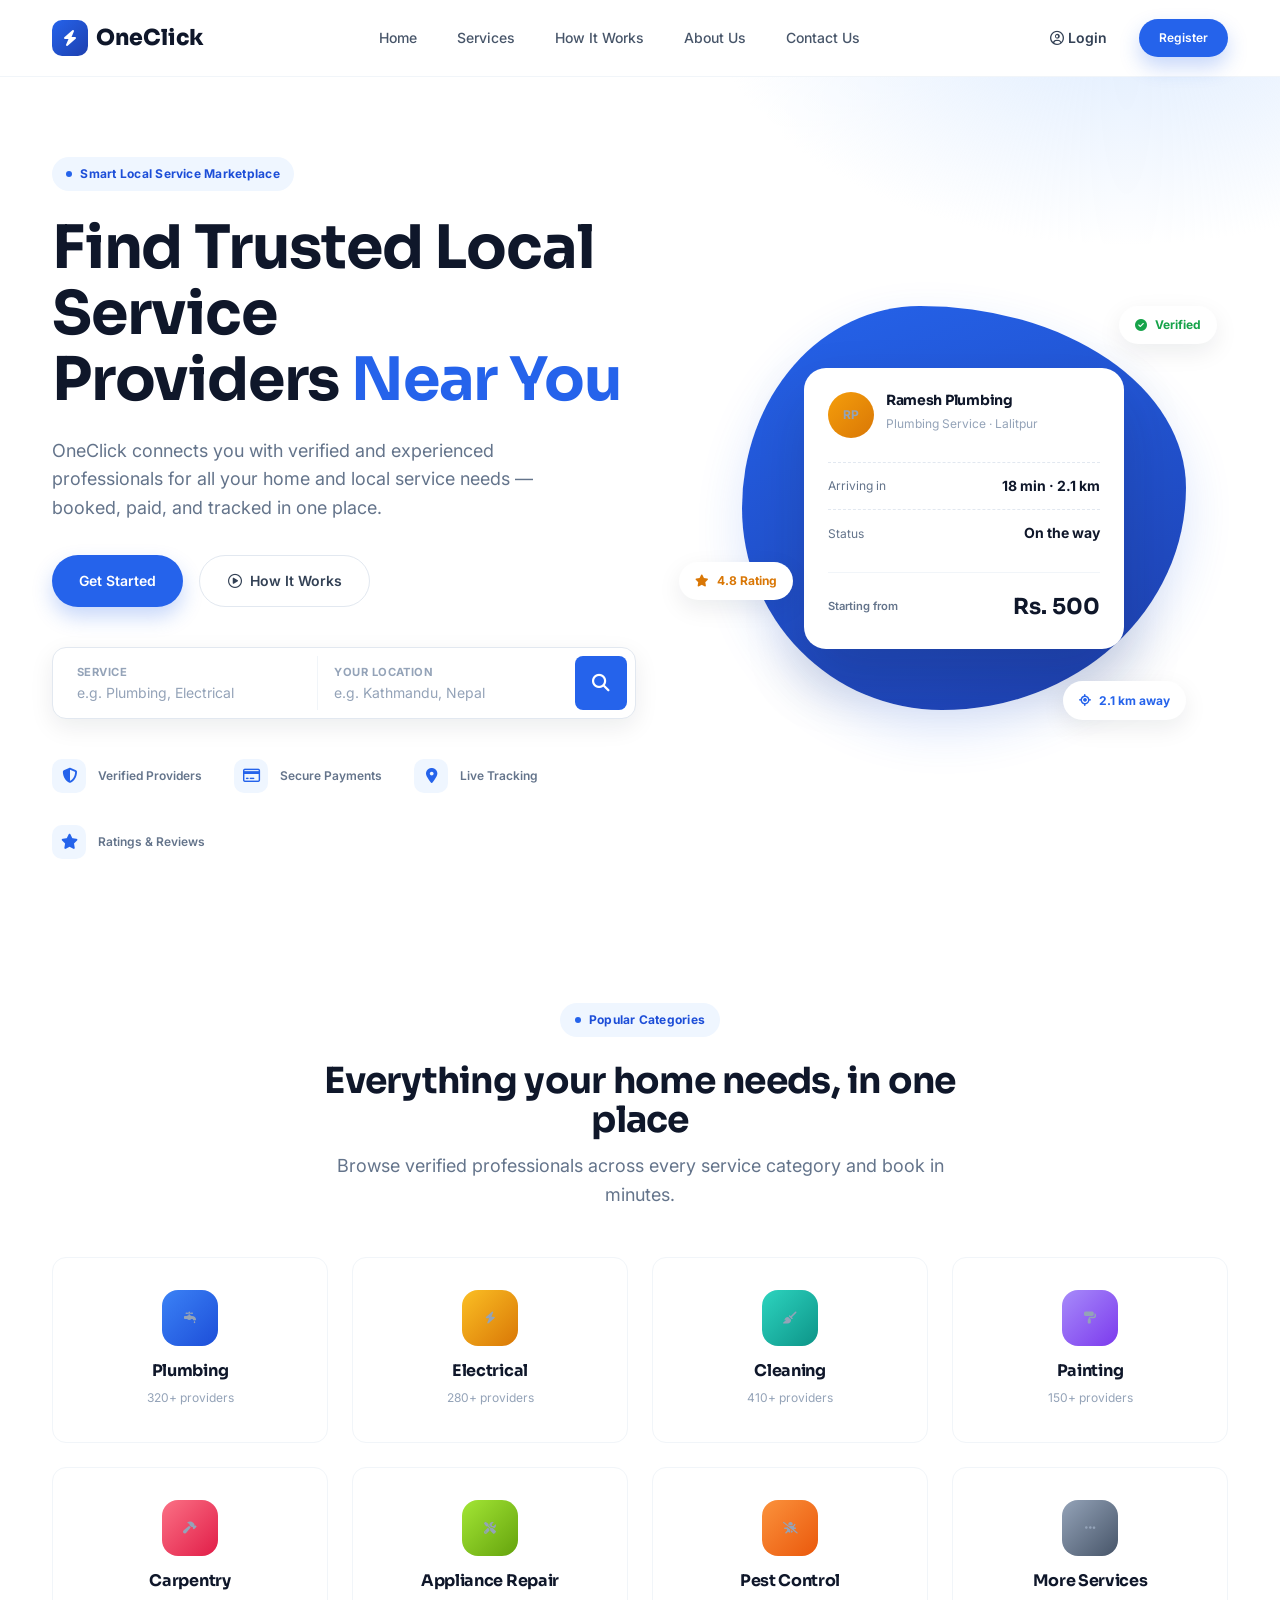
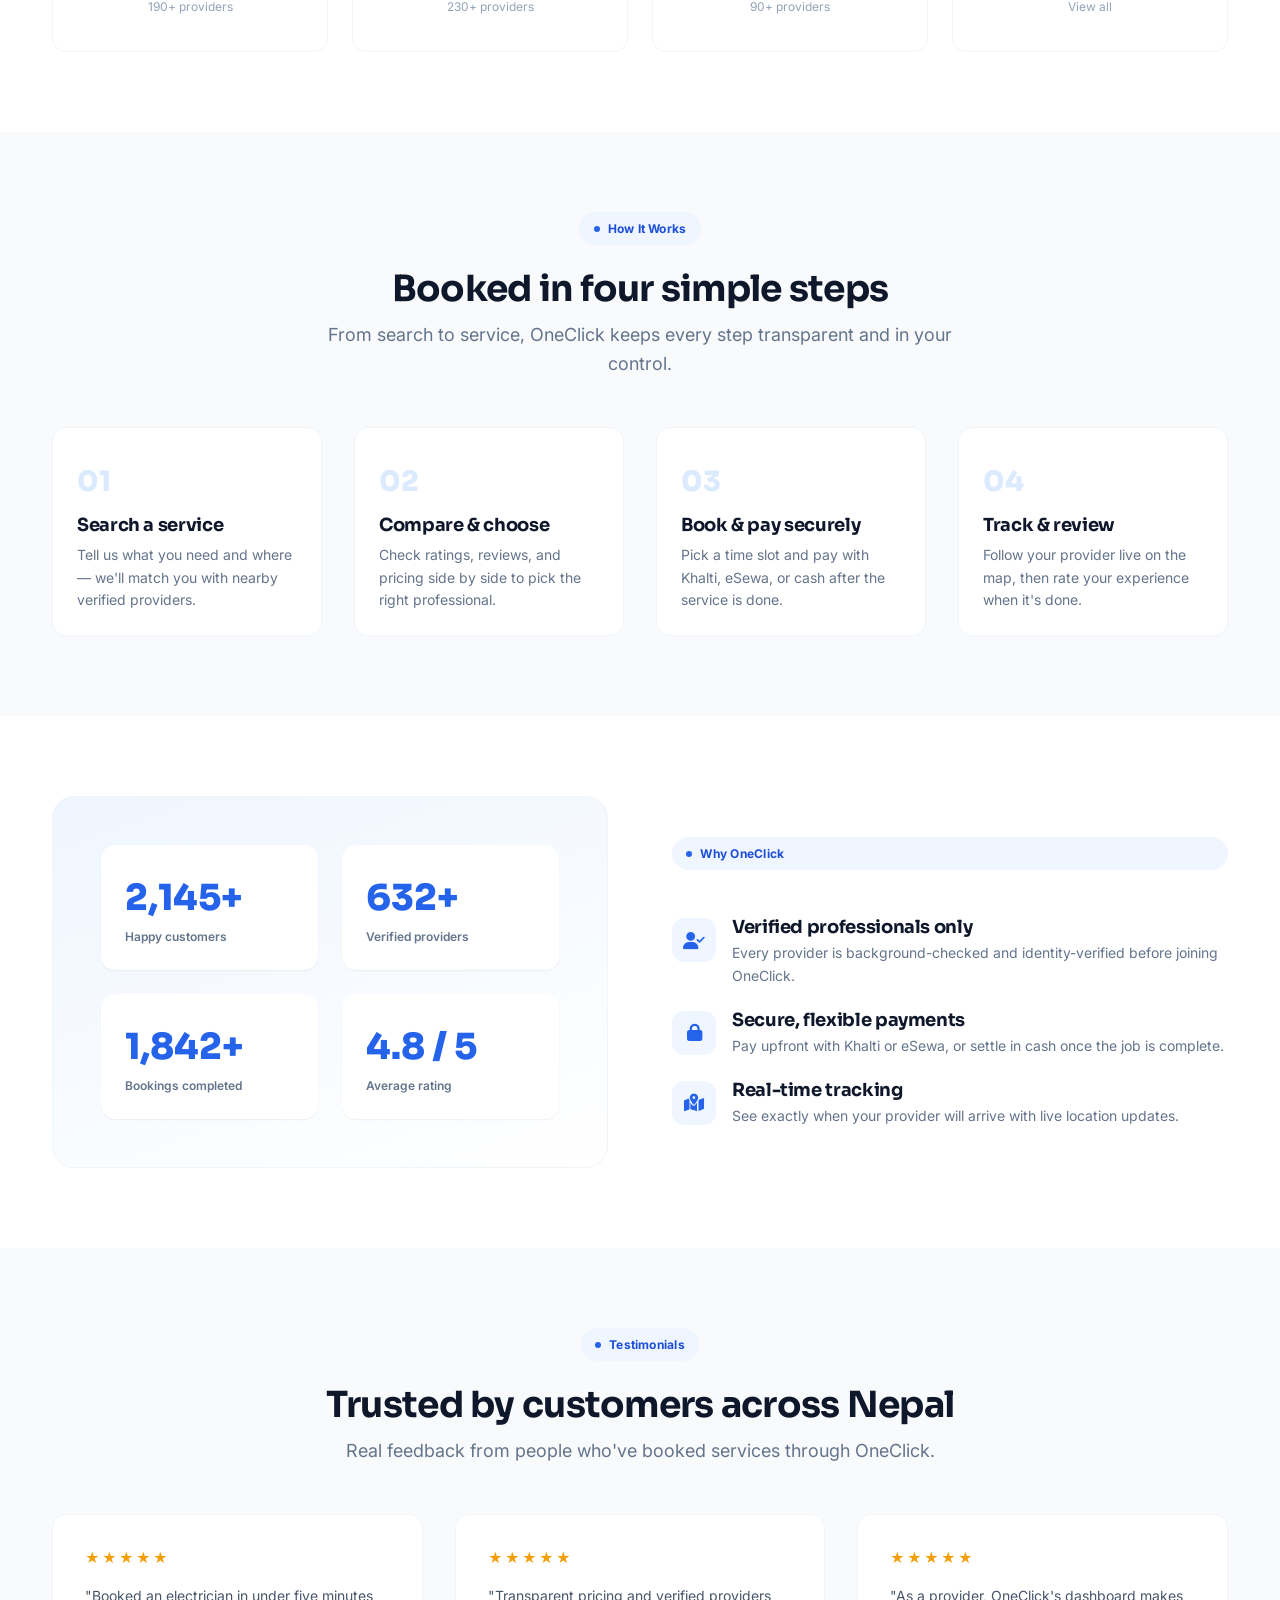
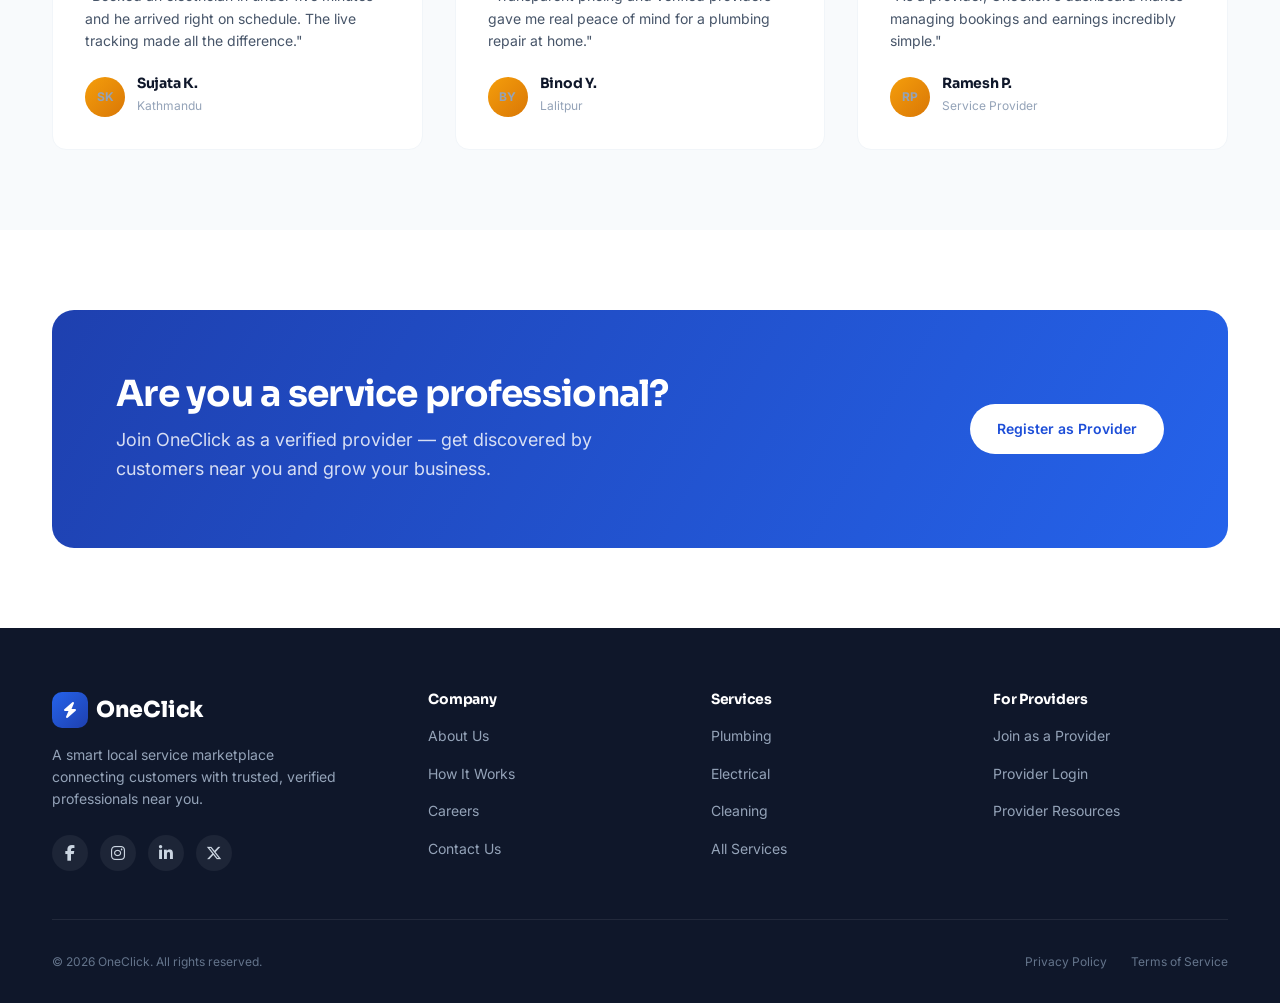
==== Fronted/index.html @ d3980079 "Updated project" ====
<!DOCTYPE html>
<html lang="en">
<head>
<meta charset="UTF-8">
<meta name="viewport" content="width=device-width, initial-scale=1.0">
<title>OneClick — Find Trusted Local Service Providers Near You</title>
<meta name="description" content="OneClick connects you with verified and experienced professionals for all your home and local service needs.">

<link rel="preconnect" href="https://fonts.googleapis.com">
<link rel="preconnect" href="https://fonts.gstatic.com" crossorigin>
<link href="https://fonts.googleapis.com/css2?family=Sora:wght@600;700;800&family=Inter:wght@400;500;600;700&display=swap" rel="stylesheet">
<link rel="stylesheet" href="https://cdnjs.cloudflare.com/ajax/libs/font-awesome/6.5.1/css/all.min.css">

<link rel="stylesheet" href="assets/css/variables.css">
<link rel="stylesheet" href="assets/css/style.css">
<link rel="stylesheet" href="assets/css/responsive.css">
</head>
<body>

<!-- ============================= HEADER ============================= -->
<header class="site-header">
  <div class="container">
    <a href="index.html" class="logo">
      <span class="logo-mark"><i class="fa-solid fa-bolt"></i></span>
      OneClick
    </a>

    <nav class="main-nav" id="mainNav">
      <a href="#home">Home</a>
      <a href="#services">Services</a>
      <a href="#how-it-works">How It Works</a>
      <a href="#about">About Us</a>
      <a href="#contact">Contact Us</a>
    </nav>

    <div class="header-actions">
      <a href="pages/login.html" class="btn-ghost"><i class="fa-regular fa-circle-user"></i> Login</a>
      <a href="pages/register.html" class="btn btn-primary btn-sm">Register</a>
      <button class="nav-toggle" aria-label="Toggle navigation menu" aria-expanded="false">
        <span></span><span></span><span></span>
      </button>
    </div>
  </div>
</header>

<!-- ============================== HERO ============================== -->
<section class="hero" id="home">
  <div class="container">
    <div class="hero-copy">
      <span class="eyebrow"><span class="dot"></span> Smart Local Service Marketplace</span>
      <h1 class="hero-title">Find Trusted Local Service<br>Providers <span class="accent">Near You</span></h1>
      <p class="hero-desc">OneClick connects you with verified and experienced professionals for all your home and local service needs — booked, paid, and tracked in one place.</p>

      <div class="hero-ctas">
        <a href="pages/services.html" class="btn btn-primary">Get Started</a>
        <a href="#how-it-works" class="btn btn-outline"><i class="fa-regular fa-circle-play"></i> How It Works</a>
      </div>

      <form class="search-panel" onsubmit="return false;">
        <div class="search-field">
          <label for="search-service">Service</label>
          <input type="text" id="search-service" placeholder="e.g. Plumbing, Electrical">
        </div>
        <div class="search-field">
          <label for="search-location">Your location</label>
          <input type="text" id="search-location" placeholder="e.g. Kathmandu, Nepal">
        </div>
        <button type="submit" class="search-submit" aria-label="Search"><i class="fa-solid fa-magnifying-glass"></i></button>
      </form>

      <ul class="trust-strip">
        <li class="trust-item"><span class="trust-icon"><i class="fa-solid fa-shield-halved"></i></span> Verified Providers</li>
        <li class="trust-item"><span class="trust-icon"><i class="fa-regular fa-credit-card"></i></span> Secure Payments</li>
        <li class="trust-item"><span class="trust-icon"><i class="fa-solid fa-location-dot"></i></span> Live Tracking</li>
        <li class="trust-item"><span class="trust-icon"><i class="fa-solid fa-star"></i></span> Ratings &amp; Reviews</li>
      </ul>
    </div>

    <div class="hero-visual">
      <div class="hero-blob"></div>

      <span class="float-badge badge-verified"><i class="fa-solid fa-circle-check"></i> Verified</span>
      <span class="float-badge badge-rating"><i class="fa-solid fa-star"></i> 4.8 Rating</span>
      <span class="float-badge badge-tracking"><i class="fa-solid fa-location-crosshairs"></i> 2.1 km away</span>

      <div class="hero-card">
        <div class="hero-card-header">
          <span class="avatar-circle">RP</span>
          <div>
            <h4>Ramesh Plumbing</h4>
            <span>Plumbing Service · Lalitpur</span>
          </div>
        </div>
        <div class="hero-card-row">
          <span>Arriving in</span>
          <strong>18 min · 2.1 km</strong>
        </div>
        <div class="hero-card-row">
          <span>Status</span>
          <strong>On the way</strong>
        </div>
        <div class="hero-card-price">
          <span class="trust-item" style="font-size:.7rem;">Starting from</span>
          <span class="amount">Rs. 500</span>
        </div>
      </div>
    </div>
  </div>
</section>

<!-- ========================= POPULAR CATEGORIES ========================= -->
<section id="services">
  <div class="container">
    <div class="section-head">
      <span class="eyebrow"><span class="dot"></span> Popular Categories</span>
      <h2>Everything your home needs, in one place</h2>
      <p>Browse verified professionals across every service category and book in minutes.</p>
    </div>

    <div class="category-grid">
      <a href="pages/services.html?category=plumbing" class="category-card">
        <span class="category-icon icon-blue"><i class="fa-solid fa-faucet-drip"></i></span>
        <h3>Plumbing</h3>
        <span>320+ providers</span>
      </a>
      <a href="pages/services.html?category=electrical" class="category-card">
        <span class="category-icon icon-amber"><i class="fa-solid fa-bolt"></i></span>
        <h3>Electrical</h3>
        <span>280+ providers</span>
      </a>
      <a href="pages/services.html?category=cleaning" class="category-card">
        <span class="category-icon icon-teal"><i class="fa-solid fa-broom"></i></span>
        <h3>Cleaning</h3>
        <span>410+ providers</span>
      </a>
      <a href="pages/services.html?category=painting" class="category-card">
        <span class="category-icon icon-violet"><i class="fa-solid fa-paint-roller"></i></span>
        <h3>Painting</h3>
        <span>150+ providers</span>
      </a>
      <a href="pages/services.html?category=carpentry" class="category-card">
        <span class="category-icon icon-rose"><i class="fa-solid fa-hammer"></i></span>
        <h3>Carpentry</h3>
        <span>190+ providers</span>
      </a>
      <a href="pages/services.html?category=appliance-repair" class="category-card">
        <span class="category-icon icon-lime"><i class="fa-solid fa-screwdriver-wrench"></i></span>
        <h3>Appliance Repair</h3>
        <span>230+ providers</span>
      </a>
      <a href="pages/services.html?category=pest-control" class="category-card">
        <span class="category-icon icon-orange"><i class="fa-solid fa-bug-slash"></i></span>
        <h3>Pest Control</h3>
        <span>90+ providers</span>
      </a>
      <a href="pages/services.html" class="category-card">
        <span class="category-icon icon-slate"><i class="fa-solid fa-ellipsis"></i></span>
        <h3>More Services</h3>
        <span>View all</span>
      </a>
    </div>
  </div>
</section>

<!-- ============================ HOW IT WORKS ============================ -->
<section class="section-alt" id="how-it-works">
  <div class="container">
    <div class="section-head">
      <span class="eyebrow"><span class="dot"></span> How It Works</span>
      <h2>Booked in four simple steps</h2>
      <p>From search to service, OneClick keeps every step transparent and in your control.</p>
    </div>

    <div class="steps-grid">
      <div class="step-card">
        <div class="step-number">01</div>
        <h3>Search a service</h3>
        <p>Tell us what you need and where — we'll match you with nearby verified providers.</p>
      </div>
      <div class="step-card">
        <div class="step-number">02</div>
        <h3>Compare &amp; choose</h3>
        <p>Check ratings, reviews, and pricing side by side to pick the right professional.</p>
      </div>
      <div class="step-card">
        <div class="step-number">03</div>
        <h3>Book &amp; pay securely</h3>
        <p>Pick a time slot and pay with Khalti, eSewa, or cash after the service is done.</p>
      </div>
      <div class="step-card">
        <div class="step-number">04</div>
        <h3>Track &amp; review</h3>
        <p>Follow your provider live on the map, then rate your experience when it's done.</p>
      </div>
    </div>
  </div>
</section>

<!-- =============================== WHY US =============================== -->
<section id="about">
  <div class="container features">
    <div class="feature-visual">
      <div class="feature-stats">
        <div class="stat-box"><div class="num">2,145+</div><div class="label">Happy customers</div></div>
        <div class="stat-box"><div class="num">632+</div><div class="label">Verified providers</div></div>
        <div class="stat-box"><div class="num">1,842+</div><div class="label">Bookings completed</div></div>
        <div class="stat-box"><div class="num">4.8 / 5</div><div class="label">Average rating</div></div>
      </div>
    </div>

    <div class="feature-list">
      <span class="eyebrow"><span class="dot"></span> Why OneClick</span>
      <div class="feature-item">
        <span class="icon"><i class="fa-solid fa-user-check"></i></span>
        <div>
          <h3>Verified professionals only</h3>
          <p>Every provider is background-checked and identity-verified before joining OneClick.</p>
        </div>
      </div>
      <div class="feature-item">
        <span class="icon"><i class="fa-solid fa-lock"></i></span>
        <div>
          <h3>Secure, flexible payments</h3>
          <p>Pay upfront with Khalti or eSewa, or settle in cash once the job is complete.</p>
        </div>
      </div>
      <div class="feature-item">
        <span class="icon"><i class="fa-solid fa-map-location-dot"></i></span>
        <div>
          <h3>Real-time tracking</h3>
          <p>See exactly when your provider will arrive with live location updates.</p>
        </div>
      </div>
    </div>
  </div>
</section>

<!-- ============================ TESTIMONIALS ============================ -->
<section class="section-alt">
  <div class="container">
    <div class="section-head">
      <span class="eyebrow"><span class="dot"></span> Testimonials</span>
      <h2>Trusted by customers across Nepal</h2>
      <p>Real feedback from people who've booked services through OneClick.</p>
    </div>

    <div class="testimonial-grid">
      <div class="testimonial-card">
        <div class="stars">★★★★★</div>
        <p>"Booked an electrician in under five minutes and he arrived right on schedule. The live tracking made all the difference."</p>
        <div class="testimonial-author">
          <span class="avatar-circle">SK</span>
          <div><h4>Sujata K.</h4><span>Kathmandu</span></div>
        </div>
      </div>
      <div class="testimonial-card">
        <div class="stars">★★★★★</div>
        <p>"Transparent pricing and verified providers gave me real peace of mind for a plumbing repair at home."</p>
        <div class="testimonial-author">
          <span class="avatar-circle">BY</span>
          <div><h4>Binod Y.</h4><span>Lalitpur</span></div>
        </div>
      </div>
      <div class="testimonial-card">
        <div class="stars">★★★★★</div>
        <p>"As a provider, OneClick's dashboard makes managing bookings and earnings incredibly simple."</p>
        <div class="testimonial-author">
          <span class="avatar-circle">RP</span>
          <div><h4>Ramesh P.</h4><span>Service Provider</span></div>
        </div>
      </div>
    </div>
  </div>
</section>

<!-- ============================ PROVIDER CTA ============================ -->
<section>
  <div class="container">
    <div class="provider-cta">
      <div>
        <h2>Are you a service professional?</h2>
        <p>Join OneClick as a verified provider — get discovered by customers near you and grow your business.</p>
      </div>
      <a href="pages/register.html?role=provider" class="btn btn-primary">Register as Provider</a>
    </div>
  </div>
</section>

<!-- ============================== FOOTER ============================== -->
<footer class="site-footer" id="contact">
  <div class="container">
    <div class="footer-grid">
      <div class="footer-brand">
        <a href="index.html" class="logo"><span class="logo-mark"><i class="fa-solid fa-bolt"></i></span> OneClick</a>
        <p>A smart local service marketplace connecting customers with trusted, verified professionals near you.</p>
        <div class="social-row">
          <a href="#" aria-label="Facebook"><i class="fa-brands fa-facebook-f"></i></a>
          <a href="#" aria-label="Instagram"><i class="fa-brands fa-instagram"></i></a>
          <a href="#" aria-label="LinkedIn"><i class="fa-brands fa-linkedin-in"></i></a>
          <a href="#" aria-label="X"><i class="fa-brands fa-x-twitter"></i></a>
        </div>
      </div>

      <div class="footer-col">
        <h4>Company</h4>
        <ul>
          <li><a href="#about">About Us</a></li>
          <li><a href="#how-it-works">How It Works</a></li>
          <li><a href="#">Careers</a></li>
          <li><a href="#contact">Contact Us</a></li>
        </ul>
      </div>

      <div class="footer-col">
        <h4>Services</h4>
        <ul>
          <li><a href="pages/services.html?category=plumbing">Plumbing</a></li>
          <li><a href="pages/services.html?category=electrical">Electrical</a></li>
          <li><a href="pages/services.html?category=cleaning">Cleaning</a></li>
          <li><a href="pages/services.html">All Services</a></li>
        </ul>
      </div>

      <div class="footer-col">
        <h4>For Providers</h4>
        <ul>
          <li><a href="pages/register.html?role=provider">Join as a Provider</a></li>
          <li><a href="pages/login.html">Provider Login</a></li>
          <li><a href="#">Provider Resources</a></li>
        </ul>
      </div>
    </div>

    <div class="footer-bottom">
      <span>© 2026 OneClick. All rights reserved.</span>
      <div class="legal-links">
        <a href="#">Privacy Policy</a>
        <a href="#">Terms of Service</a>
      </div>
    </div>
  </div>
</footer>

<script src="assets/js/main.js"></script>
</body>
</html>
---- Fronted/assets/css/variables.css ----
/* ==========================================================================
   OneClick — Design Tokens
   ========================================================================== */

:root {
  /* Brand colors */
  --color-primary: #2563eb;
  --color-primary-dark: #1d4ed8;
  --color-primary-darker: #1e40af;
  --color-primary-light: #eff6ff;
  --color-primary-lighter: #dbeafe;

  --color-accent: #f59e0b;
  --color-accent-dark: #d97706;

  --color-success: #16a34a;
  --color-success-light: #dcfce7;

  /* Neutrals */
  --color-ink: #0f172a;
  --color-slate-900: #0f172a;
  --color-slate-700: #334155;
  --color-slate-600: #475569;
  --color-slate-500: #64748b;
  --color-slate-400: #94a3b8;
  --color-slate-300: #cbd5e1;
  --color-slate-200: #e2e8f0;
  --color-slate-100: #f1f5f9;
  --color-slate-50: #f8fafc;
  --color-white: #ffffff;

  /* Surfaces */
  --bg-page: #ffffff;
  --bg-section-alt: var(--color-slate-50);
  --bg-header: rgba(255, 255, 255, 0.92);

  /* Typography */
  --font-display: 'Sora', 'Segoe UI', system-ui, sans-serif;
  --font-body: 'Inter', 'Segoe UI', system-ui, sans-serif;

  --fs-xs: 0.75rem;
  --fs-sm: 0.875rem;
  --fs-base: 1rem;
  --fs-md: 1.125rem;
  --fs-lg: 1.375rem;
  --fs-xl: 1.75rem;
  --fs-2xl: 2.25rem;
  --fs-3xl: 3rem;
  --fs-4xl: 3.75rem;

  --lh-tight: 1.1;
  --lh-snug: 1.3;
  --lh-normal: 1.6;

  /* Spacing scale */
  --space-1: 0.25rem;
  --space-2: 0.5rem;
  --space-3: 0.75rem;
  --space-4: 1rem;
  --space-5: 1.5rem;
  --space-6: 2rem;
  --space-7: 2.5rem;
  --space-8: 3rem;
  --space-9: 4rem;
  --space-10: 5rem;
  --space-11: 6.5rem;

  /* Layout */
  --container-max: 1240px;
  --radius-sm: 8px;
  --radius-md: 14px;
  --radius-lg: 22px;
  --radius-pill: 999px;

  /* Shadows */
  --shadow-sm: 0 1px 2px rgba(15, 23, 42, 0.06);
  --shadow-md: 0 8px 24px rgba(15, 23, 42, 0.08);
  --shadow-lg: 0 20px 48px rgba(37, 99, 235, 0.16);
  --shadow-button: 0 10px 20px rgba(37, 99, 235, 0.25);

  /* Motion */
  --ease-out: cubic-bezier(0.16, 1, 0.3, 1);
  --transition-fast: 0.18s var(--ease-out);
  --transition-med: 0.32s var(--ease-out);
}
---- Fronted/assets/css/style.css ----
/* ==========================================================================
   OneClick — Landing Page Styles
   ========================================================================== */

* { margin: 0; padding: 0; box-sizing: border-box; }

html { scroll-behavior: smooth; }

body {
  font-family: var(--font-body);
  color: var(--color-slate-700);
  background: var(--bg-page);
  line-height: var(--lh-normal);
  -webkit-font-smoothing: antialiased;
}

img { max-width: 100%; display: block; }

a { color: inherit; text-decoration: none; }

ul { list-style: none; }

button { font-family: inherit; cursor: pointer; border: none; background: none; }

.container {
  max-width: var(--container-max);
  margin-inline: auto;
  padding-inline: var(--space-6);
}

h1, h2, h3, h4 {
  font-family: var(--font-display);
  color: var(--color-ink);
  font-weight: 700;
  line-height: var(--lh-tight);
  letter-spacing: -0.02em;
}

:focus-visible {
  outline: 2px solid var(--color-primary);
  outline-offset: 3px;
  border-radius: 4px;
}

@media (prefers-reduced-motion: reduce) {
  *, *::before, *::after {
    animation-duration: 0.01ms !important;
    animation-iteration-count: 1 !important;
    transition-duration: 0.01ms !important;
    scroll-behavior: auto !important;
  }
}

/* --------------------------------------------------------------------------
   Buttons
   -------------------------------------------------------------------------- */

.btn {
  display: inline-flex;
  align-items: center;
  justify-content: center;
  gap: var(--space-2);
  padding: 0.85rem 1.7rem;
  border-radius: var(--radius-pill);
  font-weight: 600;
  font-size: var(--fs-sm);
  transition: transform var(--transition-fast), box-shadow var(--transition-fast), background var(--transition-fast), border-color var(--transition-fast);
  white-space: nowrap;
}

.btn-primary {
  background: var(--color-primary);
  color: var(--color-white);
  box-shadow: var(--shadow-button);
}

.btn-primary:hover {
  background: var(--color-primary-dark);
  transform: translateY(-2px);
  box-shadow: 0 14px 26px rgba(37, 99, 235, 0.32);
}

.btn-outline {
  background: var(--color-white);
  color: var(--color-slate-700);
  border: 1.5px solid var(--color-slate-200);
}

.btn-outline:hover {
  border-color: var(--color-primary);
  color: var(--color-primary);
  transform: translateY(-2px);
}

.btn-ghost {
  color: var(--color-slate-700);
  font-weight: 600;
  font-size: var(--fs-sm);
  padding: 0.6rem 1rem;
}

.btn-ghost:hover { color: var(--color-primary); }

.btn-block { width: 100%; }

.btn-sm { padding: 0.6rem 1.25rem; font-size: var(--fs-xs); }

/* --------------------------------------------------------------------------
   Header
   -------------------------------------------------------------------------- */

.site-header {
  position: sticky;
  top: 0;
  z-index: 100;
  background: var(--bg-header);
  backdrop-filter: blur(10px);
  border-bottom: 1px solid var(--color-slate-100);
}

.site-header .container {
  display: flex;
  align-items: center;
  justify-content: space-between;
  gap: var(--space-6);
  height: 76px;
}

.logo {
  display: flex;
  align-items: center;
  gap: var(--space-2);
  font-family: var(--font-display);
  font-weight: 800;
  font-size: var(--fs-lg);
  color: var(--color-ink);
  flex-shrink: 0;
}

.logo-mark {
  width: 36px;
  height: 36px;
  border-radius: 10px;
  background: linear-gradient(135deg, var(--color-primary), var(--color-primary-darker));
  display: grid;
  place-items: center;
  color: var(--color-white);
  font-size: 1rem;
}

.main-nav {
  display: flex;
  align-items: center;
  gap: var(--space-7);
}

.main-nav a {
  font-size: var(--fs-sm);
  font-weight: 500;
  color: var(--color-slate-600);
  position: relative;
  padding-block: 4px;
  transition: color var(--transition-fast);
}

.main-nav a::after {
  content: '';
  position: absolute;
  left: 0;
  bottom: -2px;
  width: 0;
  height: 2px;
  background: var(--color-primary);
  transition: width var(--transition-fast);
}

.main-nav a:hover { color: var(--color-ink); }
.main-nav a:hover::after { width: 100%; }

.header-actions {
  display: flex;
  align-items: center;
  gap: var(--space-4);
  flex-shrink: 0;
}

.nav-toggle {
  display: none;
  flex-direction: column;
  gap: 5px;
  padding: 6px;
}

.nav-toggle span {
  width: 22px;
  height: 2px;
  background: var(--color-ink);
  border-radius: 2px;
}

/* --------------------------------------------------------------------------
   Hero
   -------------------------------------------------------------------------- */

.hero {
  position: relative;
  overflow: hidden;
  padding-block: var(--space-10) var(--space-9);
  background:
    radial-gradient(700px 420px at 88% -10%, var(--color-primary-lighter) 0%, transparent 60%),
    var(--bg-page);
}

.hero .container {
  display: grid;
  grid-template-columns: 1.05fr 0.95fr;
  gap: var(--space-9);
  align-items: center;
}

.eyebrow {
  display: inline-flex;
  align-items: center;
  gap: var(--space-2);
  background: var(--color-primary-light);
  color: var(--color-primary-dark);
  font-size: var(--fs-xs);
  font-weight: 700;
  letter-spacing: 0.02em;
  padding: 0.45rem 0.9rem;
  border-radius: var(--radius-pill);
  margin-bottom: var(--space-5);
}

.eyebrow .dot {
  width: 6px; height: 6px; border-radius: 50%;
  background: var(--color-primary);
}

.hero-title {
  font-size: var(--fs-4xl);
  margin-bottom: var(--space-5);
}

.hero-title .accent { color: var(--color-primary); }

.hero-desc {
  font-size: var(--fs-md);
  color: var(--color-slate-500);
  max-width: 46ch;
  margin-bottom: var(--space-6);
}

.hero-ctas {
  display: flex;
  gap: var(--space-4);
  margin-bottom: var(--space-7);
}

/* Search bar */
.search-panel {
  display: flex;
  align-items: stretch;
  gap: 0;
  background: var(--color-white);
  border: 1px solid var(--color-slate-200);
  box-shadow: var(--shadow-md);
  border-radius: var(--radius-md);
  padding: var(--space-2);
  margin-bottom: var(--space-7);
  max-width: 620px;
}

.search-field {
  flex: 1;
  display: flex;
  flex-direction: column;
  gap: 2px;
  padding: 0.55rem var(--space-4);
  border-right: 1px solid var(--color-slate-100);
}

.search-field:last-of-type { border-right: none; }

.search-field label {
  font-size: 0.7rem;
  font-weight: 700;
  color: var(--color-slate-400);
  text-transform: uppercase;
  letter-spacing: 0.04em;
}

.search-field input {
  border: none;
  outline: none;
  font-size: var(--fs-sm);
  font-family: inherit;
  color: var(--color-ink);
}

.search-field input::placeholder { color: var(--color-slate-400); }

.search-submit {
  flex-shrink: 0;
  width: 52px;
  border-radius: var(--radius-sm);
  background: var(--color-primary);
  color: var(--color-white);
  display: grid;
  place-items: center;
  font-size: 1.1rem;
  transition: background var(--transition-fast);
}

.search-submit:hover { background: var(--color-primary-dark); }

/* Trust strip */
.trust-strip {
  display: flex;
  flex-wrap: wrap;
  gap: var(--space-6);
}

.trust-item {
  display: flex;
  align-items: center;
  gap: var(--space-3);
  font-size: var(--fs-xs);
  color: var(--color-slate-500);
  font-weight: 600;
}

.trust-icon {
  width: 34px;
  height: 34px;
  border-radius: 10px;
  background: var(--color-primary-light);
  color: var(--color-primary);
  display: grid;
  place-items: center;
  font-size: 0.95rem;
  flex-shrink: 0;
}

/* Hero visual — product-mockup style illustration */
.hero-visual {
  position: relative;
  display: grid;
  place-items: center;
  min-height: 460px;
}

.hero-blob {
  position: absolute;
  inset: 6% 8%;
  background: linear-gradient(160deg, var(--color-primary) 0%, var(--color-primary-darker) 100%);
  border-radius: 40% 60% 55% 45% / 50% 45% 55% 50%;
  box-shadow: var(--shadow-lg);
}

.hero-card {
  position: relative;
  width: min(320px, 84%);
  background: var(--color-white);
  border-radius: var(--radius-lg);
  box-shadow: 0 30px 60px rgba(15, 23, 42, 0.18);
  padding: var(--space-5);
  z-index: 2;
}

.hero-card-header {
  display: flex;
  align-items: center;
  gap: var(--space-3);
  margin-bottom: var(--space-5);
}

.avatar-circle {
  width: 46px; height: 46px;
  border-radius: 50%;
  background: linear-gradient(135deg, var(--color-accent), var(--color-accent-dark));
  display: grid;
  place-items: center;
  color: var(--color-white);
  font-weight: 700;
  font-size: var(--fs-sm);
  flex-shrink: 0;
}

.hero-card-header h4 { font-size: var(--fs-sm); margin-bottom: 2px; }
.hero-card-header span { font-size: var(--fs-xs); color: var(--color-slate-400); }

.hero-card-row {
  display: flex;
  justify-content: space-between;
  align-items: center;
  padding-block: var(--space-3);
  border-top: 1px dashed var(--color-slate-200);
  font-size: var(--fs-xs);
  color: var(--color-slate-500);
}

.hero-card-row strong { color: var(--color-ink); font-size: var(--fs-sm); }

.hero-card-price {
  display: flex;
  align-items: center;
  justify-content: space-between;
  margin-top: var(--space-4);
  padding-top: var(--space-4);
  border-top: 1px solid var(--color-slate-100);
}

.hero-card-price .amount {
  font-family: var(--font-display);
  font-size: var(--fs-lg);
  color: var(--color-ink);
  font-weight: 700;
}

.float-badge {
  position: absolute;
  display: flex;
  align-items: center;
  gap: var(--space-2);
  background: var(--color-white);
  border-radius: var(--radius-pill);
  padding: 0.6rem 1rem;
  box-shadow: var(--shadow-md);
  font-size: var(--fs-xs);
  font-weight: 700;
  color: var(--color-ink);
  z-index: 3;
  animation: float 5s ease-in-out infinite;
}

.float-badge.badge-verified { top: 6%; right: 2%; color: var(--color-success); animation-delay: 0.2s; }
.float-badge.badge-rating { bottom: 30%; left: -4%; color: var(--color-accent-dark); animation-delay: 1s; }
.float-badge.badge-tracking { bottom: 4%; right: 8%; color: var(--color-primary); animation-delay: 1.8s; }

@keyframes float {
  0%, 100% { transform: translateY(0); }
  50% { transform: translateY(-10px); }
}

/* --------------------------------------------------------------------------
   Section shared
   -------------------------------------------------------------------------- */

section { padding-block: var(--space-10); }

.section-alt { background: var(--bg-section-alt); }

.section-head {
  text-align: center;
  max-width: 640px;
  margin-inline: auto;
  margin-bottom: var(--space-8);
}

.section-head .eyebrow { margin-inline: auto; }

.section-head h2 {
  font-size: var(--fs-2xl);
  margin-bottom: var(--space-3);
}

.section-head p {
  color: var(--color-slate-500);
  font-size: var(--fs-md);
}

.section-foot {
  text-align: center;
  margin-top: var(--space-7);
}

/* --------------------------------------------------------------------------
   Categories
   -------------------------------------------------------------------------- */

.category-grid {
  display: grid;
  grid-template-columns: repeat(4, 1fr);
  gap: var(--space-5);
}

.category-card {
  background: var(--color-white);
  border: 1px solid var(--color-slate-100);
  border-radius: var(--radius-md);
  padding: var(--space-6) var(--space-5);
  text-align: center;
  transition: transform var(--transition-fast), box-shadow var(--transition-fast), border-color var(--transition-fast);
}

.category-card:hover {
  transform: translateY(-6px);
  box-shadow: var(--shadow-md);
  border-color: transparent;
}

.category-icon {
  width: 56px; height: 56px;
  margin-inline: auto;
  margin-bottom: var(--space-4);
  border-radius: 16px;
  display: grid;
  place-items: center;
  font-size: 1.4rem;
  color: var(--color-white);
}

.icon-blue { background: linear-gradient(135deg, #3b82f6, #1d4ed8); }
.icon-amber { background: linear-gradient(135deg, #fbbf24, #d97706); }
.icon-teal { background: linear-gradient(135deg, #2dd4bf, #0d9488); }
.icon-violet { background: linear-gradient(135deg, #a78bfa, #7c3aed); }
.icon-rose { background: linear-gradient(135deg, #fb7185, #e11d48); }
.icon-lime { background: linear-gradient(135deg, #a3e635, #65a30d); }
.icon-orange { background: linear-gradient(135deg, #fb923c, #ea580c); }
.icon-slate { background: linear-gradient(135deg, #94a3b8, #475569); }

.category-card h3 {
  font-size: var(--fs-base);
  margin-bottom: var(--space-1);
}

.category-card span {
  font-size: var(--fs-xs);
  color: var(--color-slate-400);
}

/* --------------------------------------------------------------------------
   How it works
   -------------------------------------------------------------------------- */

.steps-grid {
  display: grid;
  grid-template-columns: repeat(4, 1fr);
  gap: var(--space-6);
  position: relative;
}

.step-card {
  position: relative;
  padding: var(--space-6) var(--space-5) var(--space-5);
  background: var(--color-white);
  border-radius: var(--radius-md);
  border: 1px solid var(--color-slate-100);
}

.step-number {
  font-family: var(--font-display);
  font-size: var(--fs-xl);
  font-weight: 800;
  color: var(--color-primary-lighter);
  margin-bottom: var(--space-3);
}

.step-card h3 {
  font-size: var(--fs-md);
  margin-bottom: var(--space-2);
}

.step-card p {
  font-size: var(--fs-sm);
  color: var(--color-slate-500);
}

/* --------------------------------------------------------------------------
   Why OneClick / Features
   -------------------------------------------------------------------------- */

.features {
  display: grid;
  grid-template-columns: 1fr 1fr;
  gap: var(--space-9);
  align-items: center;
}

.feature-visual {
  background: linear-gradient(160deg, var(--color-primary-light), var(--color-white));
  border-radius: var(--radius-lg);
  padding: var(--space-8);
  border: 1px solid var(--color-slate-100);
}

.feature-stats {
  display: grid;
  grid-template-columns: 1fr 1fr;
  gap: var(--space-5);
}

.stat-box {
  background: var(--color-white);
  border-radius: var(--radius-md);
  padding: var(--space-5);
  box-shadow: var(--shadow-sm);
}

.stat-box .num {
  font-family: var(--font-display);
  font-size: var(--fs-2xl);
  font-weight: 800;
  color: var(--color-primary);
}

.stat-box .label {
  font-size: var(--fs-xs);
  color: var(--color-slate-500);
  font-weight: 600;
}

.feature-list { display: flex; flex-direction: column; gap: var(--space-5); }

.feature-item {
  display: flex;
  gap: var(--space-4);
}

.feature-item .icon {
  width: 44px; height: 44px;
  flex-shrink: 0;
  border-radius: 12px;
  background: var(--color-primary-light);
  color: var(--color-primary);
  display: grid;
  place-items: center;
  font-size: 1.1rem;
}

.feature-item h3 { font-size: var(--fs-md); margin-bottom: var(--space-1); }
.feature-item p { font-size: var(--fs-sm); color: var(--color-slate-500); }

/* --------------------------------------------------------------------------
   Testimonials
   -------------------------------------------------------------------------- */

.testimonial-grid {
  display: grid;
  grid-template-columns: repeat(3, 1fr);
  gap: var(--space-6);
}

.testimonial-card {
  background: var(--color-white);
  border: 1px solid var(--color-slate-100);
  border-radius: var(--radius-md);
  padding: var(--space-6);
}

.stars {
  color: var(--color-accent);
  font-size: var(--fs-sm);
  margin-bottom: var(--space-4);
  letter-spacing: 2px;
}

.testimonial-card p {
  font-size: var(--fs-sm);
  color: var(--color-slate-600);
  margin-bottom: var(--space-5);
}

.testimonial-author {
  display: flex;
  align-items: center;
  gap: var(--space-3);
}

.testimonial-author .avatar-circle { width: 40px; height: 40px; font-size: var(--fs-xs); }
.testimonial-author h4 { font-size: var(--fs-sm); }
.testimonial-author span { font-size: var(--fs-xs); color: var(--color-slate-400); }

/* --------------------------------------------------------------------------
   Provider CTA band
   -------------------------------------------------------------------------- */

.provider-cta {
  background: linear-gradient(120deg, var(--color-primary-darker), var(--color-primary));
  border-radius: var(--radius-lg);
  padding: var(--space-9);
  display: flex;
  align-items: center;
  justify-content: space-between;
  gap: var(--space-8);
  color: var(--color-white);
}

.provider-cta h2 { color: var(--color-white); font-size: var(--fs-2xl); margin-bottom: var(--space-3); }
.provider-cta p { color: rgba(255,255,255,0.82); font-size: var(--fs-md); max-width: 44ch; }
.provider-cta .btn-primary { background: var(--color-white); color: var(--color-primary-dark); box-shadow: none; }
.provider-cta .btn-primary:hover { background: var(--color-slate-50); }

/* --------------------------------------------------------------------------
   Footer
   -------------------------------------------------------------------------- */

.site-footer {
  background: var(--color-ink);
  color: var(--color-slate-300);
  padding-block: var(--space-9) var(--space-6);
}

.footer-grid {
  display: grid;
  grid-template-columns: 1.4fr 1fr 1fr 1fr;
  gap: var(--space-8);
  padding-bottom: var(--space-8);
  border-bottom: 1px solid rgba(255,255,255,0.08);
}

.footer-brand .logo { color: var(--color-white); margin-bottom: var(--space-4); }
.footer-brand p { font-size: var(--fs-sm); color: var(--color-slate-400); max-width: 32ch; margin-bottom: var(--space-5); }

.social-row { display: flex; gap: var(--space-3); }

.social-row a {
  width: 36px; height: 36px;
  border-radius: 50%;
  background: rgba(255,255,255,0.06);
  display: grid;
  place-items: center;
  transition: background var(--transition-fast);
}

.social-row a:hover { background: var(--color-primary); }

.footer-col h4 {
  color: var(--color-white);
  font-size: var(--fs-sm);
  margin-bottom: var(--space-4);
}

.footer-col ul { display: flex; flex-direction: column; gap: var(--space-3); }
.footer-col a { font-size: var(--fs-sm); color: var(--color-slate-400); transition: color var(--transition-fast); }
.footer-col a:hover { color: var(--color-white); }

.footer-bottom {
  display: flex;
  justify-content: space-between;
  align-items: center;
  padding-top: var(--space-6);
  font-size: var(--fs-xs);
  color: var(--color-slate-500);
}

.footer-bottom .legal-links { display: flex; gap: var(--space-5); }/* ==========================================================================
   OneClick — Landing Page Styles
   ========================================================================== */

* { margin: 0; padding: 0; box-sizing: border-box; }

html { scroll-behavior: smooth; }

body {
  font-family: var(--font-body);
  color: var(--color-slate-700);
  background: var(--bg-page);
  line-height: var(--lh-normal);
  -webkit-font-smoothing: antialiased;
}

img { max-width: 100%; display: block; }

a { color: inherit; text-decoration: none; }

ul { list-style: none; }

button { font-family: inherit; cursor: pointer; border: none; background: none; }

.container {
  max-width: var(--container-max);
  margin-inline: auto;
  padding-inline: var(--space-6);
}

h1, h2, h3, h4 {
  font-family: var(--font-display);
  color: var(--color-ink);
  font-weight: 700;
  line-height: var(--lh-tight);
  letter-spacing: -0.02em;
}

:focus-visible {
  outline: 2px solid var(--color-primary);
  outline-offset: 3px;
  border-radius: 4px;
}

@media (prefers-reduced-motion: reduce) {
  *, *::before, *::after {
    animation-duration: 0.01ms !important;
    animation-iteration-count: 1 !important;
    transition-duration: 0.01ms !important;
    scroll-behavior: auto !important;
  }
}

/* --------------------------------------------------------------------------
   Buttons
   -------------------------------------------------------------------------- */

.btn {
  display: inline-flex;
  align-items: center;
  justify-content: center;
  gap: var(--space-2);
  padding: 0.85rem 1.7rem;
  border-radius: var(--radius-pill);
  font-weight: 600;
  font-size: var(--fs-sm);
  transition: transform var(--transition-fast), box-shadow var(--transition-fast), background var(--transition-fast), border-color var(--transition-fast);
  white-space: nowrap;
}

.btn-primary {
  background: var(--color-primary);
  color: var(--color-white);
  box-shadow: var(--shadow-button);
}

.btn-primary:hover {
  background: var(--color-primary-dark);
  transform: translateY(-2px);
  box-shadow: 0 14px 26px rgba(37, 99, 235, 0.32);
}

.btn-outline {
  background: var(--color-white);
  color: var(--color-slate-700);
  border: 1.5px solid var(--color-slate-200);
}

.btn-outline:hover {
  border-color: var(--color-primary);
  color: var(--color-primary);
  transform: translateY(-2px);
}

.btn-ghost {
  color: var(--color-slate-700);
  font-weight: 600;
  font-size: var(--fs-sm);
  padding: 0.6rem 1rem;
}

.btn-ghost:hover { color: var(--color-primary); }

.btn-block { width: 100%; }

.btn-sm { padding: 0.6rem 1.25rem; font-size: var(--fs-xs); }

/* --------------------------------------------------------------------------
   Header
   -------------------------------------------------------------------------- */

.site-header {
  position: sticky;
  top: 0;
  z-index: 100;
  background: var(--bg-header);
  backdrop-filter: blur(10px);
  border-bottom: 1px solid var(--color-slate-100);
}

.site-header .container {
  display: flex;
  align-items: center;
  justify-content: space-between;
  gap: var(--space-6);
  height: 76px;
}

.logo {
  display: flex;
  align-items: center;
  gap: var(--space-2);
  font-family: var(--font-display);
  font-weight: 800;
  font-size: var(--fs-lg);
  color: var(--color-ink);
  flex-shrink: 0;
}

.logo-mark {
  width: 36px;
  height: 36px;
  border-radius: 10px;
  background: linear-gradient(135deg, var(--color-primary), var(--color-primary-darker));
  display: grid;
  place-items: center;
  color: var(--color-white);
  font-size: 1rem;
}

.main-nav {
  display: flex;
  align-items: center;
  gap: var(--space-7);
}

.main-nav a {
  font-size: var(--fs-sm);
  font-weight: 500;
  color: var(--color-slate-600);
  position: relative;
  padding-block: 4px;
  transition: color var(--transition-fast);
}

.main-nav a::after {
  content: '';
  position: absolute;
  left: 0;
  bottom: -2px;
  width: 0;
  height: 2px;
  background: var(--color-primary);
  transition: width var(--transition-fast);
}

.main-nav a:hover { color: var(--color-ink); }
.main-nav a:hover::after { width: 100%; }

.header-actions {
  display: flex;
  align-items: center;
  gap: var(--space-4);
  flex-shrink: 0;
}

.nav-toggle {
  display: none;
  flex-direction: column;
  gap: 5px;
  padding: 6px;
}

.nav-toggle span {
  width: 22px;
  height: 2px;
  background: var(--color-ink);
  border-radius: 2px;
}

/* --------------------------------------------------------------------------
   Hero
   -------------------------------------------------------------------------- */

.hero {
  position: relative;
  overflow: hidden;
  padding-block: var(--space-10) var(--space-9);
  background:
    radial-gradient(700px 420px at 88% -10%, var(--color-primary-lighter) 0%, transparent 60%),
    var(--bg-page);
}

.hero .container {
  display: grid;
  grid-template-columns: 1.05fr 0.95fr;
  gap: var(--space-9);
  align-items: center;
}

.eyebrow {
  display: inline-flex;
  align-items: center;
  gap: var(--space-2);
  background: var(--color-primary-light);
  color: var(--color-primary-dark);
  font-size: var(--fs-xs);
  font-weight: 700;
  letter-spacing: 0.02em;
  padding: 0.45rem 0.9rem;
  border-radius: var(--radius-pill);
  margin-bottom: var(--space-5);
}

.eyebrow .dot {
  width: 6px; height: 6px; border-radius: 50%;
  background: var(--color-primary);
}

.hero-title {
  font-size: var(--fs-4xl);
  margin-bottom: var(--space-5);
}

.hero-title .accent { color: var(--color-primary); }

.hero-desc {
  font-size: var(--fs-md);
  color: var(--color-slate-500);
  max-width: 46ch;
  margin-bottom: var(--space-6);
}

.hero-ctas {
  display: flex;
  gap: var(--space-4);
  margin-bottom: var(--space-7);
}

/* Search bar */
.search-panel {
  display: flex;
  align-items: stretch;
  gap: 0;
  background: var(--color-white);
  border: 1px solid var(--color-slate-200);
  box-shadow: var(--shadow-md);
  border-radius: var(--radius-md);
  padding: var(--space-2);
  margin-bottom: var(--space-7);
  max-width: 620px;
}

.search-field {
  flex: 1;
  display: flex;
  flex-direction: column;
  gap: 2px;
  padding: 0.55rem var(--space-4);
  border-right: 1px solid var(--color-slate-100);
}

.search-field:last-of-type { border-right: none; }

.search-field label {
  font-size: 0.7rem;
  font-weight: 700;
  color: var(--color-slate-400);
  text-transform: uppercase;
  letter-spacing: 0.04em;
}

.search-field input {
  border: none;
  outline: none;
  font-size: var(--fs-sm);
  font-family: inherit;
  color: var(--color-ink);
}

.search-field input::placeholder { color: var(--color-slate-400); }

.search-submit {
  flex-shrink: 0;
  width: 52px;
  border-radius: var(--radius-sm);
  background: var(--color-primary);
  color: var(--color-white);
  display: grid;
  place-items: center;
  font-size: 1.1rem;
  transition: background var(--transition-fast);
}

.search-submit:hover { background: var(--color-primary-dark); }

/* Trust strip */
.trust-strip {
  display: flex;
  flex-wrap: wrap;
  gap: var(--space-6);
}

.trust-item {
  display: flex;
  align-items: center;
  gap: var(--space-3);
  font-size: var(--fs-xs);
  color: var(--color-slate-500);
  font-weight: 600;
}

.trust-icon {
  width: 34px;
  height: 34px;
  border-radius: 10px;
  background: var(--color-primary-light);
  color: var(--color-primary);
  display: grid;
  place-items: center;
  font-size: 0.95rem;
  flex-shrink: 0;
}

/* Hero visual — product-mockup style illustration */
.hero-visual {
  position: relative;
  display: grid;
  place-items: center;
  min-height: 460px;
}

.hero-blob {
  position: absolute;
  inset: 6% 8%;
  background: linear-gradient(160deg, var(--color-primary) 0%, var(--color-primary-darker) 100%);
  border-radius: 40% 60% 55% 45% / 50% 45% 55% 50%;
  box-shadow: var(--shadow-lg);
}

.hero-card {
  position: relative;
  width: min(320px, 84%);
  background: var(--color-white);
  border-radius: var(--radius-lg);
  box-shadow: 0 30px 60px rgba(15, 23, 42, 0.18);
  padding: var(--space-5);
  z-index: 2;
}

.hero-card-header {
  display: flex;
  align-items: center;
  gap: var(--space-3);
  margin-bottom: var(--space-5);
}

.avatar-circle {
  width: 46px; height: 46px;
  border-radius: 50%;
  background: linear-gradient(135deg, var(--color-accent), var(--color-accent-dark));
  display: grid;
  place-items: center;
  color: var(--color-white);
  font-weight: 700;
  font-size: var(--fs-sm);
  flex-shrink: 0;
}

.hero-card-header h4 { font-size: var(--fs-sm); margin-bottom: 2px; }
.hero-card-header span { font-size: var(--fs-xs); color: var(--color-slate-400); }

.hero-card-row {
  display: flex;
  justify-content: space-between;
  align-items: center;
  padding-block: var(--space-3);
  border-top: 1px dashed var(--color-slate-200);
  font-size: var(--fs-xs);
  color: var(--color-slate-500);
}

.hero-card-row strong { color: var(--color-ink); font-size: var(--fs-sm); }

.hero-card-price {
  display: flex;
  align-items: center;
  justify-content: space-between;
  margin-top: var(--space-4);
  padding-top: var(--space-4);
  border-top: 1px solid var(--color-slate-100);
}

.hero-card-price .amount {
  font-family: var(--font-display);
  font-size: var(--fs-lg);
  color: var(--color-ink);
  font-weight: 700;
}

.float-badge {
  position: absolute;
  display: flex;
  align-items: center;
  gap: var(--space-2);
  background: var(--color-white);
  border-radius: var(--radius-pill);
  padding: 0.6rem 1rem;
  box-shadow: var(--shadow-md);
  font-size: var(--fs-xs);
  font-weight: 700;
  color: var(--color-ink);
  z-index: 3;
  animation: float 5s ease-in-out infinite;
}

.float-badge.badge-verified { top: 6%; right: 2%; color: var(--color-success); animation-delay: 0.2s; }
.float-badge.badge-rating { bottom: 30%; left: -4%; color: var(--color-accent-dark); animation-delay: 1s; }
.float-badge.badge-tracking { bottom: 4%; right: 8%; color: var(--color-primary); animation-delay: 1.8s; }

@keyframes float {
  0%, 100% { transform: translateY(0); }
  50% { transform: translateY(-10px); }
}

/* --------------------------------------------------------------------------
   Section shared
   -------------------------------------------------------------------------- */

section { padding-block: var(--space-10); }

.section-alt { background: var(--bg-section-alt); }

.section-head {
  text-align: center;
  max-width: 640px;
  margin-inline: auto;
  margin-bottom: var(--space-8);
}

.section-head .eyebrow { margin-inline: auto; }

.section-head h2 {
  font-size: var(--fs-2xl);
  margin-bottom: var(--space-3);
}

.section-head p {
  color: var(--color-slate-500);
  font-size: var(--fs-md);
}

.section-foot {
  text-align: center;
  margin-top: var(--space-7);
}

/* --------------------------------------------------------------------------
   Categories
   -------------------------------------------------------------------------- */

.category-grid {
  display: grid;
  grid-template-columns: repeat(4, 1fr);
  gap: var(--space-5);
}

.category-card {
  background: var(--color-white);
  border: 1px solid var(--color-slate-100);
  border-radius: var(--radius-md);
  padding: var(--space-6) var(--space-5);
  text-align: center;
  transition: transform var(--transition-fast), box-shadow var(--transition-fast), border-color var(--transition-fast);
}

.category-card:hover {
  transform: translateY(-6px);
  box-shadow: var(--shadow-md);
  border-color: transparent;
}

.category-icon {
  width: 56px; height: 56px;
  margin-inline: auto;
  margin-bottom: var(--space-4);
  border-radius: 16px;
  display: grid;
  place-items: center;
  font-size: 1.4rem;
  color: var(--color-white);
}

.icon-blue { background: linear-gradient(135deg, #3b82f6, #1d4ed8); }
.icon-amber { background: linear-gradient(135deg, #fbbf24, #d97706); }
.icon-teal { background: linear-gradient(135deg, #2dd4bf, #0d9488); }
.icon-violet { background: linear-gradient(135deg, #a78bfa, #7c3aed); }
.icon-rose { background: linear-gradient(135deg, #fb7185, #e11d48); }
.icon-lime { background: linear-gradient(135deg, #a3e635, #65a30d); }
.icon-orange { background: linear-gradient(135deg, #fb923c, #ea580c); }
.icon-slate { background: linear-gradient(135deg, #94a3b8, #475569); }

.category-card h3 {
  font-size: var(--fs-base);
  margin-bottom: var(--space-1);
}

.category-card span {
  font-size: var(--fs-xs);
  color: var(--color-slate-400);
}

/* --------------------------------------------------------------------------
   How it works
   -------------------------------------------------------------------------- */

.steps-grid {
  display: grid;
  grid-template-columns: repeat(4, 1fr);
  gap: var(--space-6);
  position: relative;
}

.step-card {
  position: relative;
  padding: var(--space-6) var(--space-5) var(--space-5);
  background: var(--color-white);
  border-radius: var(--radius-md);
  border: 1px solid var(--color-slate-100);
}

.step-number {
  font-family: var(--font-display);
  font-size: var(--fs-xl);
  font-weight: 800;
  color: var(--color-primary-lighter);
  margin-bottom: var(--space-3);
}

.step-card h3 {
  font-size: var(--fs-md);
  margin-bottom: var(--space-2);
}

.step-card p {
  font-size: var(--fs-sm);
  color: var(--color-slate-500);
}

/* --------------------------------------------------------------------------
   Why OneClick / Features
   -------------------------------------------------------------------------- */

.features {
  display: grid;
  grid-template-columns: 1fr 1fr;
  gap: var(--space-9);
  align-items: center;
}

.feature-visual {
  background: linear-gradient(160deg, var(--color-primary-light), var(--color-white));
  border-radius: var(--radius-lg);
  padding: var(--space-8);
  border: 1px solid var(--color-slate-100);
}

.feature-stats {
  display: grid;
  grid-template-columns: 1fr 1fr;
  gap: var(--space-5);
}

.stat-box {
  background: var(--color-white);
  border-radius: var(--radius-md);
  padding: var(--space-5);
  box-shadow: var(--shadow-sm);
}

.stat-box .num {
  font-family: var(--font-display);
  font-size: var(--fs-2xl);
  font-weight: 800;
  color: var(--color-primary);
}

.stat-box .label {
  font-size: var(--fs-xs);
  color: var(--color-slate-500);
  font-weight: 600;
}

.feature-list { display: flex; flex-direction: column; gap: var(--space-5); }

.feature-item {
  display: flex;
  gap: var(--space-4);
}

.feature-item .icon {
  width: 44px; height: 44px;
  flex-shrink: 0;
  border-radius: 12px;
  background: var(--color-primary-light);
  color: var(--color-primary);
  display: grid;
  place-items: center;
  font-size: 1.1rem;
}

.feature-item h3 { font-size: var(--fs-md); margin-bottom: var(--space-1); }
.feature-item p { font-size: var(--fs-sm); color: var(--color-slate-500); }

/* --------------------------------------------------------------------------
   Testimonials
   -------------------------------------------------------------------------- */

.testimonial-grid {
  display: grid;
  grid-template-columns: repeat(3, 1fr);
  gap: var(--space-6);
}

.testimonial-card {
  background: var(--color-white);
  border: 1px solid var(--color-slate-100);
  border-radius: var(--radius-md);
  padding: var(--space-6);
}

.stars {
  color: var(--color-accent);
  font-size: var(--fs-sm);
  margin-bottom: var(--space-4);
  letter-spacing: 2px;
}

.testimonial-card p {
  font-size: var(--fs-sm);
  color: var(--color-slate-600);
  margin-bottom: var(--space-5);
}

.testimonial-author {
  display: flex;
  align-items: center;
  gap: var(--space-3);
}

.testimonial-author .avatar-circle { width: 40px; height: 40px; font-size: var(--fs-xs); }
.testimonial-author h4 { font-size: var(--fs-sm); }
.testimonial-author span { font-size: var(--fs-xs); color: var(--color-slate-400); }

/* --------------------------------------------------------------------------
   Provider CTA band
   -------------------------------------------------------------------------- */

.provider-cta {
  background: linear-gradient(120deg, var(--color-primary-darker), var(--color-primary));
  border-radius: var(--radius-lg);
  padding: var(--space-9);
  display: flex;
  align-items: center;
  justify-content: space-between;
  gap: var(--space-8);
  color: var(--color-white);
}

.provider-cta h2 { color: var(--color-white); font-size: var(--fs-2xl); margin-bottom: var(--space-3); }
.provider-cta p { color: rgba(255,255,255,0.82); font-size: var(--fs-md); max-width: 44ch; }
.provider-cta .btn-primary { background: var(--color-white); color: var(--color-primary-dark); box-shadow: none; }
.provider-cta .btn-primary:hover { background: var(--color-slate-50); }

/* --------------------------------------------------------------------------
   Footer
   -------------------------------------------------------------------------- */

.site-footer {
  background: var(--color-ink);
  color: var(--color-slate-300);
  padding-block: var(--space-9) var(--space-6);
}

.footer-grid {
  display: grid;
  grid-template-columns: 1.4fr 1fr 1fr 1fr;
  gap: var(--space-8);
  padding-bottom: var(--space-8);
  border-bottom: 1px solid rgba(255,255,255,0.08);
}

.footer-brand .logo { color: var(--color-white); margin-bottom: var(--space-4); }
.footer-brand p { font-size: var(--fs-sm); color: var(--color-slate-400); max-width: 32ch; margin-bottom: var(--space-5); }

.social-row { display: flex; gap: var(--space-3); }

.social-row a {
  width: 36px; height: 36px;
  border-radius: 50%;
  background: rgba(255,255,255,0.06);
  display: grid;
  place-items: center;
  transition: background var(--transition-fast);
}

.social-row a:hover { background: var(--color-primary); }

.footer-col h4 {
  color: var(--color-white);
  font-size: var(--fs-sm);
  margin-bottom: var(--space-4);
}

.footer-col ul { display: flex; flex-direction: column; gap: var(--space-3); }
.footer-col a { font-size: var(--fs-sm); color: var(--color-slate-400); transition: color var(--transition-fast); }
.footer-col a:hover { color: var(--color-white); }

.footer-bottom {
  display: flex;
  justify-content: space-between;
  align-items: center;
  padding-top: var(--space-6);
  font-size: var(--fs-xs);
  color: var(--color-slate-500);
}

.footer-bottom .legal-links { display: flex; gap: var(--space-5); }
---- Fronted/assets/css/responsive.css ----
/* ==========================================================================
   OneClick — Responsive Styles
   ========================================================================== */

@media (max-width: 1080px) {
  .hero .container { grid-template-columns: 1fr; }
  .hero-visual { order: -1; min-height: 380px; }
  .category-grid { grid-template-columns: repeat(4, 1fr); }
  .steps-grid { grid-template-columns: repeat(2, 1fr); }
  .features { grid-template-columns: 1fr; }
  .testimonial-grid { grid-template-columns: repeat(3, 1fr); }
  .footer-grid { grid-template-columns: 1fr 1fr; row-gap: var(--space-8); }
}

@media (max-width: 860px) {
  .main-nav {
    display: none;
    position: absolute;
    top: 76px;
    left: 0;
    right: 0;
    flex-direction: column;
    align-items: flex-start;
    gap: 0;
    background: var(--color-white);
    border-bottom: 1px solid var(--color-slate-100);
    box-shadow: var(--shadow-md);
    padding: var(--space-4) var(--space-6);
  }
  .main-nav.nav-open { display: flex; }
  .main-nav a { width: 100%; padding-block: var(--space-3); }
  .nav-toggle { display: flex; }
  .header-actions .btn-ghost { display: none; }

  .hero-title { font-size: var(--fs-3xl); }
  .search-panel { flex-direction: column; padding: var(--space-3); }
  .search-field { border-right: none; border-bottom: 1px solid var(--color-slate-100); padding-block: var(--space-3); }
  .search-field:last-of-type { border-bottom: none; }
  .search-submit { width: 100%; height: 44px; margin-top: var(--space-2); }

  .category-grid { grid-template-columns: repeat(3, 1fr); }
  .testimonial-grid { grid-template-columns: 1fr; }
  .provider-cta { flex-direction: column; text-align: center; padding: var(--space-7); }
  .provider-cta p { max-width: none; }
}

@media (max-width: 620px) {
  .container { padding-inline: var(--space-4); }
  section { padding-block: var(--space-8); }

  .hero { padding-block: var(--space-8) var(--space-7); }
  .hero-title { font-size: var(--fs-2xl); }
  .hero-desc { font-size: var(--fs-base); }
  .hero-ctas { flex-direction: column; }
  .hero-ctas .btn { width: 100%; }
  .trust-strip { gap: var(--space-4); }

  .category-grid { grid-template-columns: repeat(2, 1fr); gap: var(--space-4); }
  .steps-grid { grid-template-columns: 1fr; }
  .feature-stats { grid-template-columns: 1fr 1fr; }
  .footer-grid { grid-template-columns: 1fr; }
  .footer-bottom { flex-direction: column; gap: var(--space-3); text-align: center; }

  .float-badge { display: none; }
}
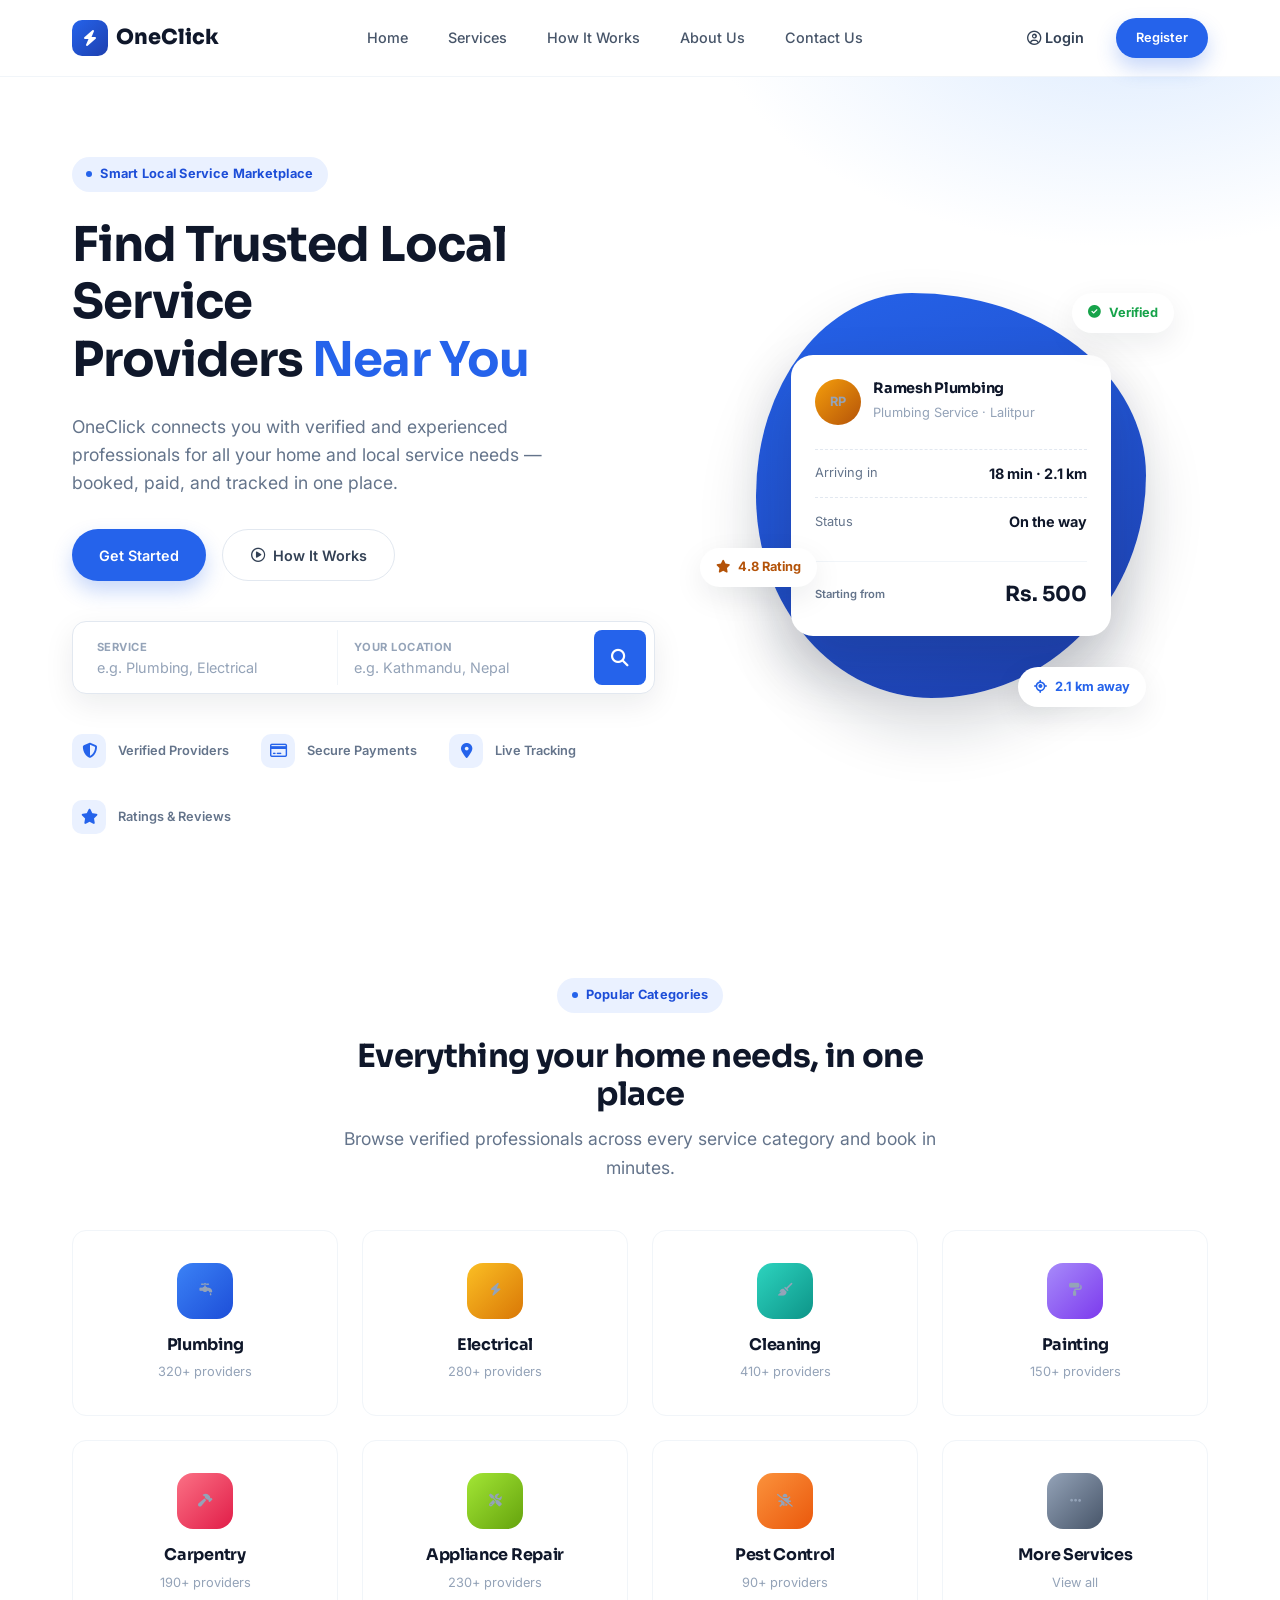
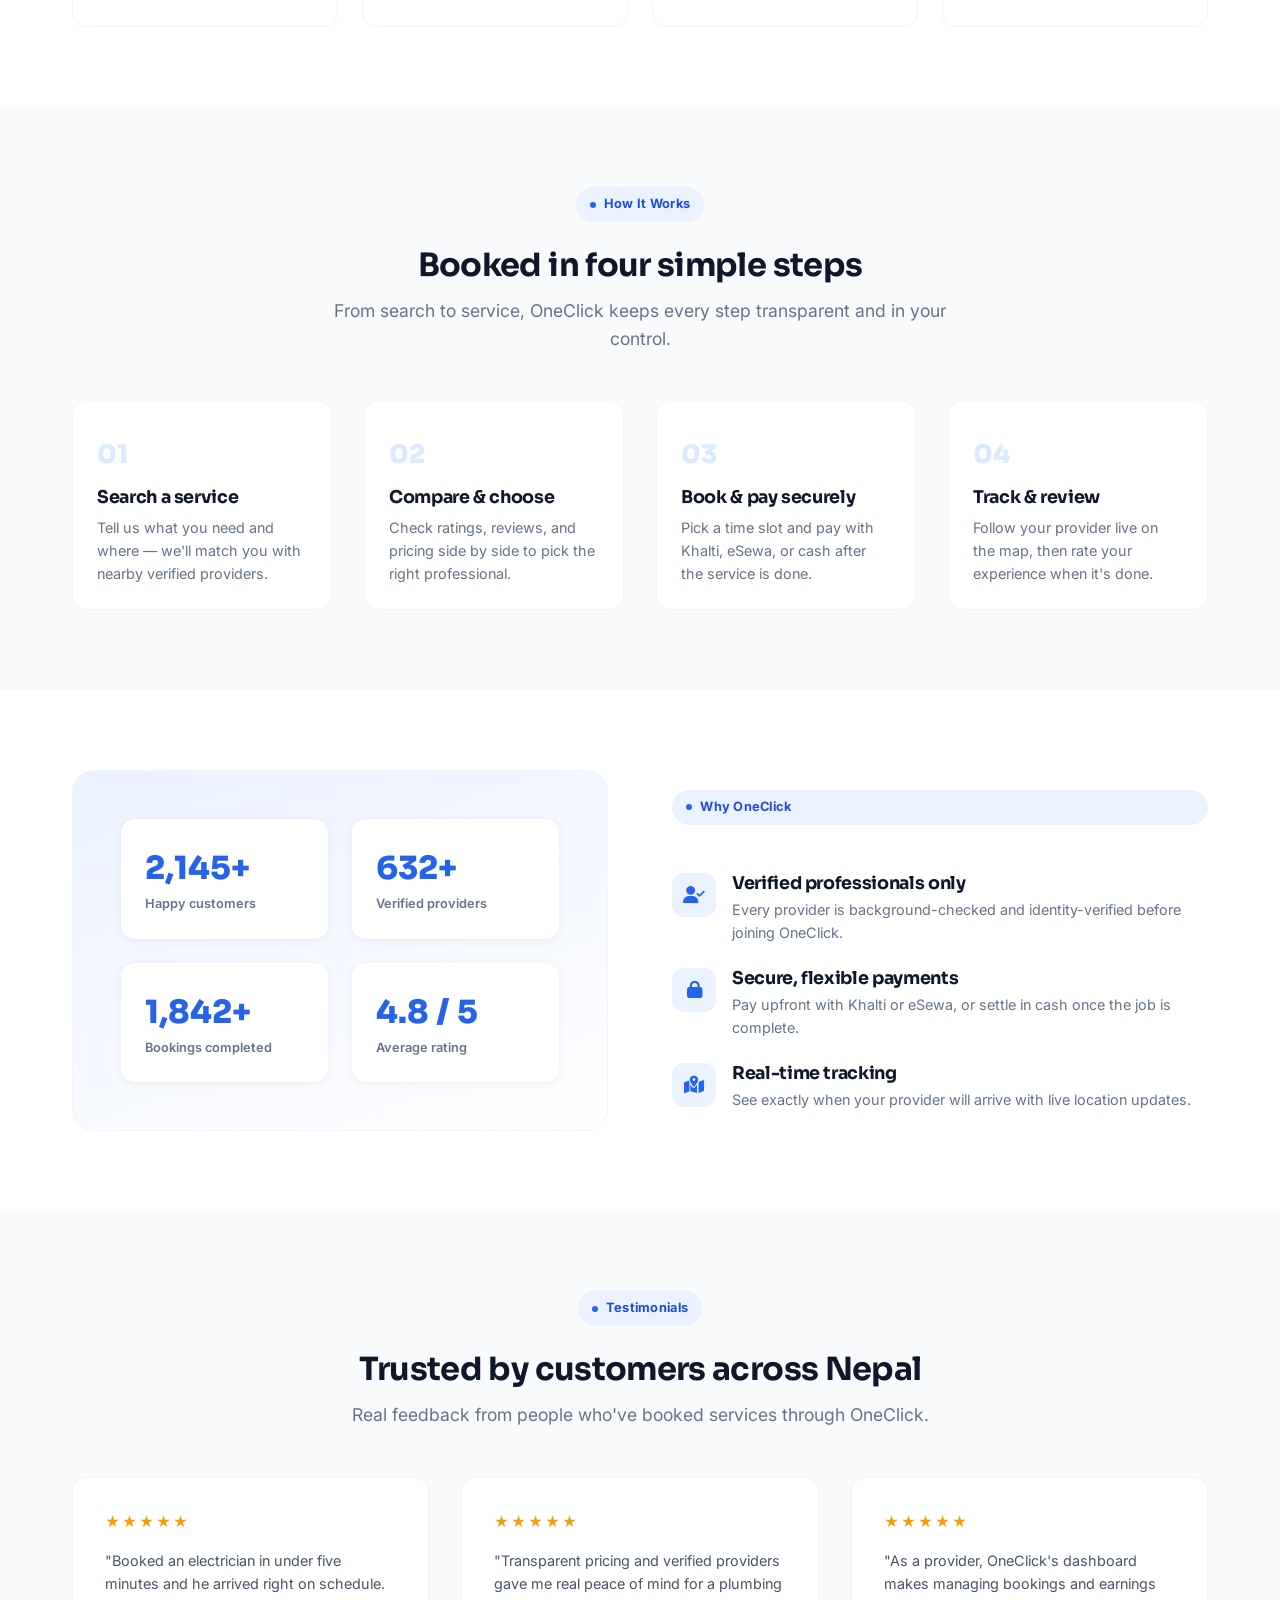
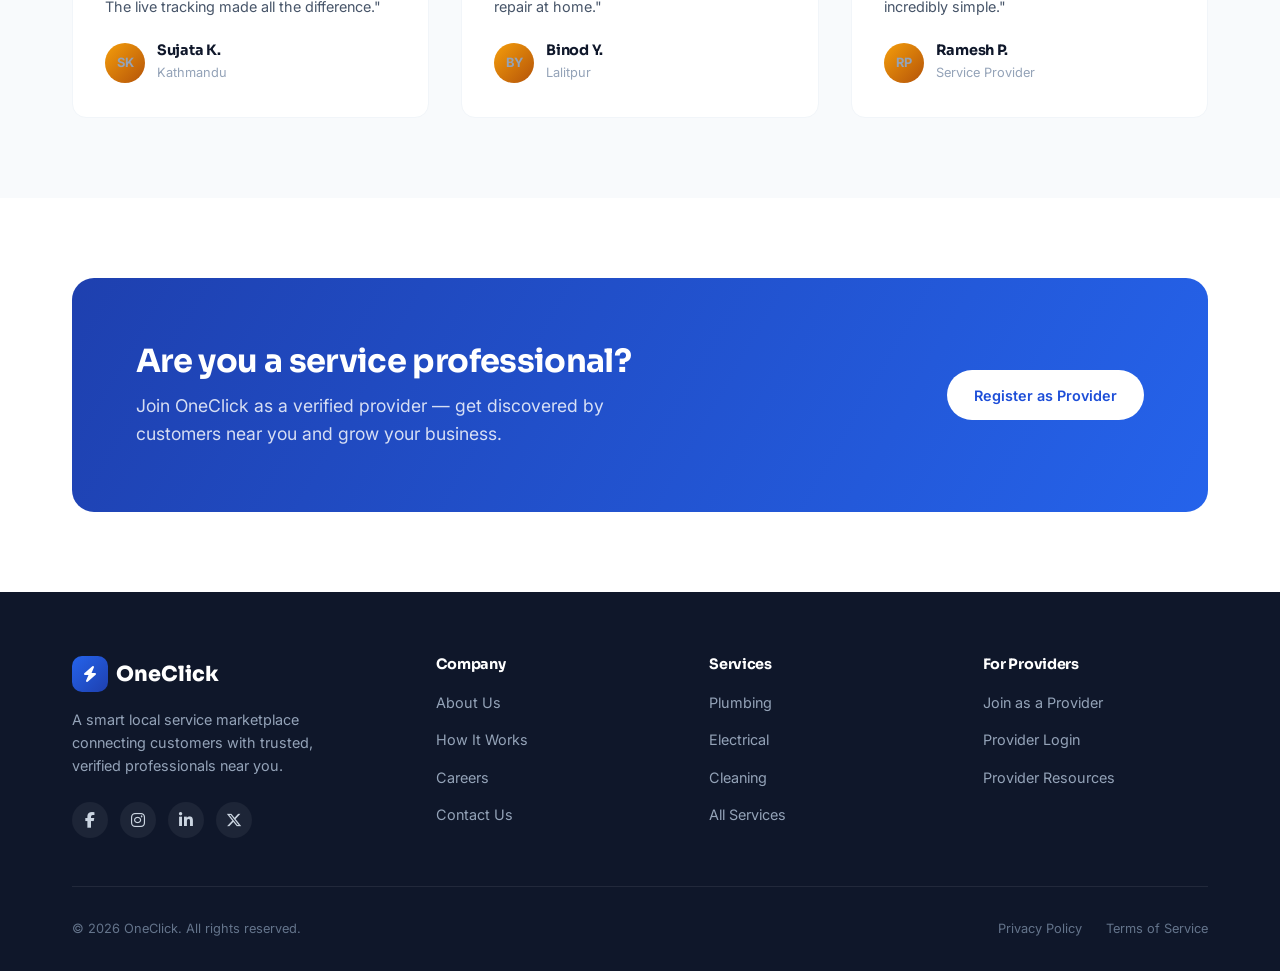
==== commit df63f18a: "updated frontend layout" ====
--- a/Fronted/index.html
+++ b/Fronted/index.html
@@ -15,8 +15,8 @@
 <link rel="stylesheet" href="assets/css/style.css">
 <link rel="stylesheet" href="assets/css/responsive.css">
 </head>
+
 <body>
-
 <!-- ============================= HEADER ============================= -->
 <header class="site-header">
   <div class="container">
@@ -24,6 +24,11 @@
       <span class="logo-mark"><i class="fa-solid fa-bolt"></i></span>
       OneClick
     </a>
+
+    
+
+<!-- ============================= HEADER ============================= -->
+
 
     <nav class="main-nav" id="mainNav">
       <a href="#home">Home</a>
@@ -332,7 +337,7 @@
     </div>
 
     <div class="footer-bottom">
-      <span>© 2026 OneClick. All rights reserved.</span>
+      <span>©️ 2026 OneClick. All rights reserved.</span>
       <div class="legal-links">
         <a href="#">Privacy Policy</a>
         <a href="#">Terms of Service</a>
--- a/Fronted/assets/css/variables.css
+++ b/Fronted/assets/css/variables.css
@@ -1,58 +1,44 @@
 /* ==========================================================================
    OneClick — Design Tokens
+   All CSS custom properties referenced by style.css / auth.css
    ========================================================================== */
 
 :root {
-  /* Brand colors */
+  /* ---------- Fonts ---------- */
+  --font-display: 'Sora', sans-serif;
+  --font-body: 'Inter', sans-serif;
+
+  /* ---------- Colors: brand ---------- */
+  --color-primary-lighter: #dbeafe;
+  --color-primary-light: #eaf1ff;
   --color-primary: #2563eb;
   --color-primary-dark: #1d4ed8;
   --color-primary-darker: #1e40af;
-  --color-primary-light: #eff6ff;
-  --color-primary-lighter: #dbeafe;
 
   --color-accent: #f59e0b;
-  --color-accent-dark: #d97706;
+  --color-accent-dark: #b45309;
 
   --color-success: #16a34a;
-  --color-success-light: #dcfce7;
 
-  /* Neutrals */
+  /* ---------- Colors: neutrals ---------- */
+  --color-white: #ffffff;
   --color-ink: #0f172a;
-  --color-slate-900: #0f172a;
+
+  --color-slate-50: #f8fafc;
+  --color-slate-100: #f1f5f9;
+  --color-slate-200: #e2e8f0;
+  --color-slate-300: #cbd5e1;
+  --color-slate-400: #94a3b8;
+  --color-slate-500: #64748b;
+  --color-slate-600: #475569;
   --color-slate-700: #334155;
-  --color-slate-600: #475569;
-  --color-slate-500: #64748b;
-  --color-slate-400: #94a3b8;
-  --color-slate-300: #cbd5e1;
-  --color-slate-200: #e2e8f0;
-  --color-slate-100: #f1f5f9;
-  --color-slate-50: #f8fafc;
-  --color-white: #ffffff;
 
-  /* Surfaces */
+  /* ---------- Backgrounds ---------- */
   --bg-page: #ffffff;
-  --bg-section-alt: var(--color-slate-50);
-  --bg-header: rgba(255, 255, 255, 0.92);
+  --bg-header: rgba(255, 255, 255, 0.85);
+  --bg-section-alt: #f8fafc;
 
-  /* Typography */
-  --font-display: 'Sora', 'Segoe UI', system-ui, sans-serif;
-  --font-body: 'Inter', 'Segoe UI', system-ui, sans-serif;
-
-  --fs-xs: 0.75rem;
-  --fs-sm: 0.875rem;
-  --fs-base: 1rem;
-  --fs-md: 1.125rem;
-  --fs-lg: 1.375rem;
-  --fs-xl: 1.75rem;
-  --fs-2xl: 2.25rem;
-  --fs-3xl: 3rem;
-  --fs-4xl: 3.75rem;
-
-  --lh-tight: 1.1;
-  --lh-snug: 1.3;
-  --lh-normal: 1.6;
-
-  /* Spacing scale */
+  /* ---------- Spacing scale ---------- */
   --space-1: 0.25rem;
   --space-2: 0.5rem;
   --space-3: 0.75rem;
@@ -63,23 +49,36 @@
   --space-8: 3rem;
   --space-9: 4rem;
   --space-10: 5rem;
-  --space-11: 6.5rem;
 
-  /* Layout */
-  --container-max: 1240px;
+  /* ---------- Font sizes ---------- */
+  --fs-xs: 0.8rem;
+  --fs-sm: 0.9rem;
+  --fs-base: 1rem;
+  --fs-md: 1.1rem;
+  --fs-lg: 1.3rem;
+  --fs-xl: 1.6rem;
+  --fs-2xl: 2rem;
+  --fs-4xl: 3rem;
+
+  /* ---------- Line heights ---------- */
+  --lh-tight: 1.2;
+  --lh-normal: 1.6;
+
+  /* ---------- Radii ---------- */
   --radius-sm: 8px;
   --radius-md: 14px;
   --radius-lg: 22px;
   --radius-pill: 999px;
 
-  /* Shadows */
-  --shadow-sm: 0 1px 2px rgba(15, 23, 42, 0.06);
-  --shadow-md: 0 8px 24px rgba(15, 23, 42, 0.08);
-  --shadow-lg: 0 20px 48px rgba(37, 99, 235, 0.16);
+  /* ---------- Shadows ---------- */
+  --shadow-sm: 0 2px 8px rgba(15, 23, 42, 0.06);
+  --shadow-md: 0 10px 30px rgba(15, 23, 42, 0.08);
+  --shadow-lg: 0 30px 60px rgba(15, 23, 42, 0.16);
   --shadow-button: 0 10px 20px rgba(37, 99, 235, 0.25);
 
-  /* Motion */
-  --ease-out: cubic-bezier(0.16, 1, 0.3, 1);
-  --transition-fast: 0.18s var(--ease-out);
-  --transition-med: 0.32s var(--ease-out);
+  /* ---------- Layout ---------- */
+  --container-max: 1200px;
+
+  /* ---------- Motion ---------- */
+  --transition-fast: 0.18s ease;
 }
--- a/Fronted/assets/css/style.css
+++ b/Fronted/assets/css/style.css
@@ -745,751 +745,4 @@
   color: var(--color-slate-500);
 }
 
-.footer-bottom .legal-links { display: flex; gap: var(--space-5); }/* ==========================================================================
-   OneClick — Landing Page Styles
-   ========================================================================== */
-
-* { margin: 0; padding: 0; box-sizing: border-box; }
-
-html { scroll-behavior: smooth; }
-
-body {
-  font-family: var(--font-body);
-  color: var(--color-slate-700);
-  background: var(--bg-page);
-  line-height: var(--lh-normal);
-  -webkit-font-smoothing: antialiased;
-}
-
-img { max-width: 100%; display: block; }
-
-a { color: inherit; text-decoration: none; }
-
-ul { list-style: none; }
-
-button { font-family: inherit; cursor: pointer; border: none; background: none; }
-
-.container {
-  max-width: var(--container-max);
-  margin-inline: auto;
-  padding-inline: var(--space-6);
-}
-
-h1, h2, h3, h4 {
-  font-family: var(--font-display);
-  color: var(--color-ink);
-  font-weight: 700;
-  line-height: var(--lh-tight);
-  letter-spacing: -0.02em;
-}
-
-:focus-visible {
-  outline: 2px solid var(--color-primary);
-  outline-offset: 3px;
-  border-radius: 4px;
-}
-
-@media (prefers-reduced-motion: reduce) {
-  *, *::before, *::after {
-    animation-duration: 0.01ms !important;
-    animation-iteration-count: 1 !important;
-    transition-duration: 0.01ms !important;
-    scroll-behavior: auto !important;
-  }
-}
-
-/* --------------------------------------------------------------------------
-   Buttons
-   -------------------------------------------------------------------------- */
-
-.btn {
-  display: inline-flex;
-  align-items: center;
-  justify-content: center;
-  gap: var(--space-2);
-  padding: 0.85rem 1.7rem;
-  border-radius: var(--radius-pill);
-  font-weight: 600;
-  font-size: var(--fs-sm);
-  transition: transform var(--transition-fast), box-shadow var(--transition-fast), background var(--transition-fast), border-color var(--transition-fast);
-  white-space: nowrap;
-}
-
-.btn-primary {
-  background: var(--color-primary);
-  color: var(--color-white);
-  box-shadow: var(--shadow-button);
-}
-
-.btn-primary:hover {
-  background: var(--color-primary-dark);
-  transform: translateY(-2px);
-  box-shadow: 0 14px 26px rgba(37, 99, 235, 0.32);
-}
-
-.btn-outline {
-  background: var(--color-white);
-  color: var(--color-slate-700);
-  border: 1.5px solid var(--color-slate-200);
-}
-
-.btn-outline:hover {
-  border-color: var(--color-primary);
-  color: var(--color-primary);
-  transform: translateY(-2px);
-}
-
-.btn-ghost {
-  color: var(--color-slate-700);
-  font-weight: 600;
-  font-size: var(--fs-sm);
-  padding: 0.6rem 1rem;
-}
-
-.btn-ghost:hover { color: var(--color-primary); }
-
-.btn-block { width: 100%; }
-
-.btn-sm { padding: 0.6rem 1.25rem; font-size: var(--fs-xs); }
-
-/* --------------------------------------------------------------------------
-   Header
-   -------------------------------------------------------------------------- */
-
-.site-header {
-  position: sticky;
-  top: 0;
-  z-index: 100;
-  background: var(--bg-header);
-  backdrop-filter: blur(10px);
-  border-bottom: 1px solid var(--color-slate-100);
-}
-
-.site-header .container {
-  display: flex;
-  align-items: center;
-  justify-content: space-between;
-  gap: var(--space-6);
-  height: 76px;
-}
-
-.logo {
-  display: flex;
-  align-items: center;
-  gap: var(--space-2);
-  font-family: var(--font-display);
-  font-weight: 800;
-  font-size: var(--fs-lg);
-  color: var(--color-ink);
-  flex-shrink: 0;
-}
-
-.logo-mark {
-  width: 36px;
-  height: 36px;
-  border-radius: 10px;
-  background: linear-gradient(135deg, var(--color-primary), var(--color-primary-darker));
-  display: grid;
-  place-items: center;
-  color: var(--color-white);
-  font-size: 1rem;
-}
-
-.main-nav {
-  display: flex;
-  align-items: center;
-  gap: var(--space-7);
-}
-
-.main-nav a {
-  font-size: var(--fs-sm);
-  font-weight: 500;
-  color: var(--color-slate-600);
-  position: relative;
-  padding-block: 4px;
-  transition: color var(--transition-fast);
-}
-
-.main-nav a::after {
-  content: '';
-  position: absolute;
-  left: 0;
-  bottom: -2px;
-  width: 0;
-  height: 2px;
-  background: var(--color-primary);
-  transition: width var(--transition-fast);
-}
-
-.main-nav a:hover { color: var(--color-ink); }
-.main-nav a:hover::after { width: 100%; }
-
-.header-actions {
-  display: flex;
-  align-items: center;
-  gap: var(--space-4);
-  flex-shrink: 0;
-}
-
-.nav-toggle {
-  display: none;
-  flex-direction: column;
-  gap: 5px;
-  padding: 6px;
-}
-
-.nav-toggle span {
-  width: 22px;
-  height: 2px;
-  background: var(--color-ink);
-  border-radius: 2px;
-}
-
-/* --------------------------------------------------------------------------
-   Hero
-   -------------------------------------------------------------------------- */
-
-.hero {
-  position: relative;
-  overflow: hidden;
-  padding-block: var(--space-10) var(--space-9);
-  background:
-    radial-gradient(700px 420px at 88% -10%, var(--color-primary-lighter) 0%, transparent 60%),
-    var(--bg-page);
-}
-
-.hero .container {
-  display: grid;
-  grid-template-columns: 1.05fr 0.95fr;
-  gap: var(--space-9);
-  align-items: center;
-}
-
-.eyebrow {
-  display: inline-flex;
-  align-items: center;
-  gap: var(--space-2);
-  background: var(--color-primary-light);
-  color: var(--color-primary-dark);
-  font-size: var(--fs-xs);
-  font-weight: 700;
-  letter-spacing: 0.02em;
-  padding: 0.45rem 0.9rem;
-  border-radius: var(--radius-pill);
-  margin-bottom: var(--space-5);
-}
-
-.eyebrow .dot {
-  width: 6px; height: 6px; border-radius: 50%;
-  background: var(--color-primary);
-}
-
-.hero-title {
-  font-size: var(--fs-4xl);
-  margin-bottom: var(--space-5);
-}
-
-.hero-title .accent { color: var(--color-primary); }
-
-.hero-desc {
-  font-size: var(--fs-md);
-  color: var(--color-slate-500);
-  max-width: 46ch;
-  margin-bottom: var(--space-6);
-}
-
-.hero-ctas {
-  display: flex;
-  gap: var(--space-4);
-  margin-bottom: var(--space-7);
-}
-
-/* Search bar */
-.search-panel {
-  display: flex;
-  align-items: stretch;
-  gap: 0;
-  background: var(--color-white);
-  border: 1px solid var(--color-slate-200);
-  box-shadow: var(--shadow-md);
-  border-radius: var(--radius-md);
-  padding: var(--space-2);
-  margin-bottom: var(--space-7);
-  max-width: 620px;
-}
-
-.search-field {
-  flex: 1;
-  display: flex;
-  flex-direction: column;
-  gap: 2px;
-  padding: 0.55rem var(--space-4);
-  border-right: 1px solid var(--color-slate-100);
-}
-
-.search-field:last-of-type { border-right: none; }
-
-.search-field label {
-  font-size: 0.7rem;
-  font-weight: 700;
-  color: var(--color-slate-400);
-  text-transform: uppercase;
-  letter-spacing: 0.04em;
-}
-
-.search-field input {
-  border: none;
-  outline: none;
-  font-size: var(--fs-sm);
-  font-family: inherit;
-  color: var(--color-ink);
-}
-
-.search-field input::placeholder { color: var(--color-slate-400); }
-
-.search-submit {
-  flex-shrink: 0;
-  width: 52px;
-  border-radius: var(--radius-sm);
-  background: var(--color-primary);
-  color: var(--color-white);
-  display: grid;
-  place-items: center;
-  font-size: 1.1rem;
-  transition: background var(--transition-fast);
-}
-
-.search-submit:hover { background: var(--color-primary-dark); }
-
-/* Trust strip */
-.trust-strip {
-  display: flex;
-  flex-wrap: wrap;
-  gap: var(--space-6);
-}
-
-.trust-item {
-  display: flex;
-  align-items: center;
-  gap: var(--space-3);
-  font-size: var(--fs-xs);
-  color: var(--color-slate-500);
-  font-weight: 600;
-}
-
-.trust-icon {
-  width: 34px;
-  height: 34px;
-  border-radius: 10px;
-  background: var(--color-primary-light);
-  color: var(--color-primary);
-  display: grid;
-  place-items: center;
-  font-size: 0.95rem;
-  flex-shrink: 0;
-}
-
-/* Hero visual — product-mockup style illustration */
-.hero-visual {
-  position: relative;
-  display: grid;
-  place-items: center;
-  min-height: 460px;
-}
-
-.hero-blob {
-  position: absolute;
-  inset: 6% 8%;
-  background: linear-gradient(160deg, var(--color-primary) 0%, var(--color-primary-darker) 100%);
-  border-radius: 40% 60% 55% 45% / 50% 45% 55% 50%;
-  box-shadow: var(--shadow-lg);
-}
-
-.hero-card {
-  position: relative;
-  width: min(320px, 84%);
-  background: var(--color-white);
-  border-radius: var(--radius-lg);
-  box-shadow: 0 30px 60px rgba(15, 23, 42, 0.18);
-  padding: var(--space-5);
-  z-index: 2;
-}
-
-.hero-card-header {
-  display: flex;
-  align-items: center;
-  gap: var(--space-3);
-  margin-bottom: var(--space-5);
-}
-
-.avatar-circle {
-  width: 46px; height: 46px;
-  border-radius: 50%;
-  background: linear-gradient(135deg, var(--color-accent), var(--color-accent-dark));
-  display: grid;
-  place-items: center;
-  color: var(--color-white);
-  font-weight: 700;
-  font-size: var(--fs-sm);
-  flex-shrink: 0;
-}
-
-.hero-card-header h4 { font-size: var(--fs-sm); margin-bottom: 2px; }
-.hero-card-header span { font-size: var(--fs-xs); color: var(--color-slate-400); }
-
-.hero-card-row {
-  display: flex;
-  justify-content: space-between;
-  align-items: center;
-  padding-block: var(--space-3);
-  border-top: 1px dashed var(--color-slate-200);
-  font-size: var(--fs-xs);
-  color: var(--color-slate-500);
-}
-
-.hero-card-row strong { color: var(--color-ink); font-size: var(--fs-sm); }
-
-.hero-card-price {
-  display: flex;
-  align-items: center;
-  justify-content: space-between;
-  margin-top: var(--space-4);
-  padding-top: var(--space-4);
-  border-top: 1px solid var(--color-slate-100);
-}
-
-.hero-card-price .amount {
-  font-family: var(--font-display);
-  font-size: var(--fs-lg);
-  color: var(--color-ink);
-  font-weight: 700;
-}
-
-.float-badge {
-  position: absolute;
-  display: flex;
-  align-items: center;
-  gap: var(--space-2);
-  background: var(--color-white);
-  border-radius: var(--radius-pill);
-  padding: 0.6rem 1rem;
-  box-shadow: var(--shadow-md);
-  font-size: var(--fs-xs);
-  font-weight: 700;
-  color: var(--color-ink);
-  z-index: 3;
-  animation: float 5s ease-in-out infinite;
-}
-
-.float-badge.badge-verified { top: 6%; right: 2%; color: var(--color-success); animation-delay: 0.2s; }
-.float-badge.badge-rating { bottom: 30%; left: -4%; color: var(--color-accent-dark); animation-delay: 1s; }
-.float-badge.badge-tracking { bottom: 4%; right: 8%; color: var(--color-primary); animation-delay: 1.8s; }
-
-@keyframes float {
-  0%, 100% { transform: translateY(0); }
-  50% { transform: translateY(-10px); }
-}
-
-/* --------------------------------------------------------------------------
-   Section shared
-   -------------------------------------------------------------------------- */
-
-section { padding-block: var(--space-10); }
-
-.section-alt { background: var(--bg-section-alt); }
-
-.section-head {
-  text-align: center;
-  max-width: 640px;
-  margin-inline: auto;
-  margin-bottom: var(--space-8);
-}
-
-.section-head .eyebrow { margin-inline: auto; }
-
-.section-head h2 {
-  font-size: var(--fs-2xl);
-  margin-bottom: var(--space-3);
-}
-
-.section-head p {
-  color: var(--color-slate-500);
-  font-size: var(--fs-md);
-}
-
-.section-foot {
-  text-align: center;
-  margin-top: var(--space-7);
-}
-
-/* --------------------------------------------------------------------------
-   Categories
-   -------------------------------------------------------------------------- */
-
-.category-grid {
-  display: grid;
-  grid-template-columns: repeat(4, 1fr);
-  gap: var(--space-5);
-}
-
-.category-card {
-  background: var(--color-white);
-  border: 1px solid var(--color-slate-100);
-  border-radius: var(--radius-md);
-  padding: var(--space-6) var(--space-5);
-  text-align: center;
-  transition: transform var(--transition-fast), box-shadow var(--transition-fast), border-color var(--transition-fast);
-}
-
-.category-card:hover {
-  transform: translateY(-6px);
-  box-shadow: var(--shadow-md);
-  border-color: transparent;
-}
-
-.category-icon {
-  width: 56px; height: 56px;
-  margin-inline: auto;
-  margin-bottom: var(--space-4);
-  border-radius: 16px;
-  display: grid;
-  place-items: center;
-  font-size: 1.4rem;
-  color: var(--color-white);
-}
-
-.icon-blue { background: linear-gradient(135deg, #3b82f6, #1d4ed8); }
-.icon-amber { background: linear-gradient(135deg, #fbbf24, #d97706); }
-.icon-teal { background: linear-gradient(135deg, #2dd4bf, #0d9488); }
-.icon-violet { background: linear-gradient(135deg, #a78bfa, #7c3aed); }
-.icon-rose { background: linear-gradient(135deg, #fb7185, #e11d48); }
-.icon-lime { background: linear-gradient(135deg, #a3e635, #65a30d); }
-.icon-orange { background: linear-gradient(135deg, #fb923c, #ea580c); }
-.icon-slate { background: linear-gradient(135deg, #94a3b8, #475569); }
-
-.category-card h3 {
-  font-size: var(--fs-base);
-  margin-bottom: var(--space-1);
-}
-
-.category-card span {
-  font-size: var(--fs-xs);
-  color: var(--color-slate-400);
-}
-
-/* --------------------------------------------------------------------------
-   How it works
-   -------------------------------------------------------------------------- */
-
-.steps-grid {
-  display: grid;
-  grid-template-columns: repeat(4, 1fr);
-  gap: var(--space-6);
-  position: relative;
-}
-
-.step-card {
-  position: relative;
-  padding: var(--space-6) var(--space-5) var(--space-5);
-  background: var(--color-white);
-  border-radius: var(--radius-md);
-  border: 1px solid var(--color-slate-100);
-}
-
-.step-number {
-  font-family: var(--font-display);
-  font-size: var(--fs-xl);
-  font-weight: 800;
-  color: var(--color-primary-lighter);
-  margin-bottom: var(--space-3);
-}
-
-.step-card h3 {
-  font-size: var(--fs-md);
-  margin-bottom: var(--space-2);
-}
-
-.step-card p {
-  font-size: var(--fs-sm);
-  color: var(--color-slate-500);
-}
-
-/* --------------------------------------------------------------------------
-   Why OneClick / Features
-   -------------------------------------------------------------------------- */
-
-.features {
-  display: grid;
-  grid-template-columns: 1fr 1fr;
-  gap: var(--space-9);
-  align-items: center;
-}
-
-.feature-visual {
-  background: linear-gradient(160deg, var(--color-primary-light), var(--color-white));
-  border-radius: var(--radius-lg);
-  padding: var(--space-8);
-  border: 1px solid var(--color-slate-100);
-}
-
-.feature-stats {
-  display: grid;
-  grid-template-columns: 1fr 1fr;
-  gap: var(--space-5);
-}
-
-.stat-box {
-  background: var(--color-white);
-  border-radius: var(--radius-md);
-  padding: var(--space-5);
-  box-shadow: var(--shadow-sm);
-}
-
-.stat-box .num {
-  font-family: var(--font-display);
-  font-size: var(--fs-2xl);
-  font-weight: 800;
-  color: var(--color-primary);
-}
-
-.stat-box .label {
-  font-size: var(--fs-xs);
-  color: var(--color-slate-500);
-  font-weight: 600;
-}
-
-.feature-list { display: flex; flex-direction: column; gap: var(--space-5); }
-
-.feature-item {
-  display: flex;
-  gap: var(--space-4);
-}
-
-.feature-item .icon {
-  width: 44px; height: 44px;
-  flex-shrink: 0;
-  border-radius: 12px;
-  background: var(--color-primary-light);
-  color: var(--color-primary);
-  display: grid;
-  place-items: center;
-  font-size: 1.1rem;
-}
-
-.feature-item h3 { font-size: var(--fs-md); margin-bottom: var(--space-1); }
-.feature-item p { font-size: var(--fs-sm); color: var(--color-slate-500); }
-
-/* --------------------------------------------------------------------------
-   Testimonials
-   -------------------------------------------------------------------------- */
-
-.testimonial-grid {
-  display: grid;
-  grid-template-columns: repeat(3, 1fr);
-  gap: var(--space-6);
-}
-
-.testimonial-card {
-  background: var(--color-white);
-  border: 1px solid var(--color-slate-100);
-  border-radius: var(--radius-md);
-  padding: var(--space-6);
-}
-
-.stars {
-  color: var(--color-accent);
-  font-size: var(--fs-sm);
-  margin-bottom: var(--space-4);
-  letter-spacing: 2px;
-}
-
-.testimonial-card p {
-  font-size: var(--fs-sm);
-  color: var(--color-slate-600);
-  margin-bottom: var(--space-5);
-}
-
-.testimonial-author {
-  display: flex;
-  align-items: center;
-  gap: var(--space-3);
-}
-
-.testimonial-author .avatar-circle { width: 40px; height: 40px; font-size: var(--fs-xs); }
-.testimonial-author h4 { font-size: var(--fs-sm); }
-.testimonial-author span { font-size: var(--fs-xs); color: var(--color-slate-400); }
-
-/* --------------------------------------------------------------------------
-   Provider CTA band
-   -------------------------------------------------------------------------- */
-
-.provider-cta {
-  background: linear-gradient(120deg, var(--color-primary-darker), var(--color-primary));
-  border-radius: var(--radius-lg);
-  padding: var(--space-9);
-  display: flex;
-  align-items: center;
-  justify-content: space-between;
-  gap: var(--space-8);
-  color: var(--color-white);
-}
-
-.provider-cta h2 { color: var(--color-white); font-size: var(--fs-2xl); margin-bottom: var(--space-3); }
-.provider-cta p { color: rgba(255,255,255,0.82); font-size: var(--fs-md); max-width: 44ch; }
-.provider-cta .btn-primary { background: var(--color-white); color: var(--color-primary-dark); box-shadow: none; }
-.provider-cta .btn-primary:hover { background: var(--color-slate-50); }
-
-/* --------------------------------------------------------------------------
-   Footer
-   -------------------------------------------------------------------------- */
-
-.site-footer {
-  background: var(--color-ink);
-  color: var(--color-slate-300);
-  padding-block: var(--space-9) var(--space-6);
-}
-
-.footer-grid {
-  display: grid;
-  grid-template-columns: 1.4fr 1fr 1fr 1fr;
-  gap: var(--space-8);
-  padding-bottom: var(--space-8);
-  border-bottom: 1px solid rgba(255,255,255,0.08);
-}
-
-.footer-brand .logo { color: var(--color-white); margin-bottom: var(--space-4); }
-.footer-brand p { font-size: var(--fs-sm); color: var(--color-slate-400); max-width: 32ch; margin-bottom: var(--space-5); }
-
-.social-row { display: flex; gap: var(--space-3); }
-
-.social-row a {
-  width: 36px; height: 36px;
-  border-radius: 50%;
-  background: rgba(255,255,255,0.06);
-  display: grid;
-  place-items: center;
-  transition: background var(--transition-fast);
-}
-
-.social-row a:hover { background: var(--color-primary); }
-
-.footer-col h4 {
-  color: var(--color-white);
-  font-size: var(--fs-sm);
-  margin-bottom: var(--space-4);
-}
-
-.footer-col ul { display: flex; flex-direction: column; gap: var(--space-3); }
-.footer-col a { font-size: var(--fs-sm); color: var(--color-slate-400); transition: color var(--transition-fast); }
-.footer-col a:hover { color: var(--color-white); }
-
-.footer-bottom {
-  display: flex;
-  justify-content: space-between;
-  align-items: center;
-  padding-top: var(--space-6);
-  font-size: var(--fs-xs);
-  color: var(--color-slate-500);
-}
-
 .footer-bottom .legal-links { display: flex; gap: var(--space-5); }
--- a/Fronted/assets/css/responsive.css
+++ b/Fronted/assets/css/responsive.css
@@ -1,65 +1,59 @@
 /* ==========================================================================
    OneClick — Responsive Styles
+   Load AFTER style.css (and auth.css on auth pages) so it can override them
    ========================================================================== */
 
-@media (max-width: 1080px) {
+/* ---------- Tablet (≤ 1024px) ---------- */
+@media (max-width: 1024px) {
   .hero .container { grid-template-columns: 1fr; }
-  .hero-visual { order: -1; min-height: 380px; }
-  .category-grid { grid-template-columns: repeat(4, 1fr); }
+  .hero-visual { min-height: 380px; order: -1; }
+
+  .features { grid-template-columns: 1fr; }
+  .category-grid { grid-template-columns: repeat(3, 1fr); }
   .steps-grid { grid-template-columns: repeat(2, 1fr); }
-  .features { grid-template-columns: 1fr; }
-  .testimonial-grid { grid-template-columns: repeat(3, 1fr); }
-  .footer-grid { grid-template-columns: 1fr 1fr; row-gap: var(--space-8); }
+  .testimonial-grid { grid-template-columns: 1fr; }
+
+  .footer-grid { grid-template-columns: 1fr 1fr; }
 }
 
-@media (max-width: 860px) {
-  .main-nav {
-    display: none;
+/* ---------- Small tablet / large phone (≤ 900px) ---------- */
+@media (max-width: 900px) {
+  .main-nav { display: none; }
+  .nav-toggle { display: flex; }
+
+  .main-nav.is-open {
+    display: flex;
+    flex-direction: column;
     position: absolute;
     top: 76px;
     left: 0;
     right: 0;
-    flex-direction: column;
-    align-items: flex-start;
-    gap: 0;
     background: var(--color-white);
-    border-bottom: 1px solid var(--color-slate-100);
+    padding: var(--space-5) 6%;
+    gap: var(--space-4);
     box-shadow: var(--shadow-md);
-    padding: var(--space-4) var(--space-6);
   }
-  .main-nav.nav-open { display: flex; }
-  .main-nav a { width: 100%; padding-block: var(--space-3); }
-  .nav-toggle { display: flex; }
-  .header-actions .btn-ghost { display: none; }
 
-  .hero-title { font-size: var(--fs-3xl); }
-  .search-panel { flex-direction: column; padding: var(--space-3); }
-  .search-field { border-right: none; border-bottom: 1px solid var(--color-slate-100); padding-block: var(--space-3); }
+  .search-panel { flex-direction: column; }
+  .search-field { border-right: none; border-bottom: 1px solid var(--color-slate-100); }
   .search-field:last-of-type { border-bottom: none; }
   .search-submit { width: 100%; height: 44px; margin-top: var(--space-2); }
 
-  .category-grid { grid-template-columns: repeat(3, 1fr); }
-  .testimonial-grid { grid-template-columns: 1fr; }
-  .provider-cta { flex-direction: column; text-align: center; padding: var(--space-7); }
-  .provider-cta p { max-width: none; }
+  .provider-cta { flex-direction: column; text-align: center; }
 }
 
-@media (max-width: 620px) {
-  .container { padding-inline: var(--space-4); }
-  section { padding-block: var(--space-8); }
-
-  .hero { padding-block: var(--space-8) var(--space-7); }
+/* ---------- Phone (≤ 640px) ---------- */
+@media (max-width: 640px) {
   .hero-title { font-size: var(--fs-2xl); }
-  .hero-desc { font-size: var(--fs-base); }
   .hero-ctas { flex-direction: column; }
   .hero-ctas .btn { width: 100%; }
-  .trust-strip { gap: var(--space-4); }
 
-  .category-grid { grid-template-columns: repeat(2, 1fr); gap: var(--space-4); }
+  .category-grid { grid-template-columns: repeat(2, 1fr); }
   .steps-grid { grid-template-columns: 1fr; }
-  .feature-stats { grid-template-columns: 1fr 1fr; }
+  .feature-stats { grid-template-columns: 1fr; }
+
   .footer-grid { grid-template-columns: 1fr; }
   .footer-bottom { flex-direction: column; gap: var(--space-3); text-align: center; }
 
-  .float-badge { display: none; }
+  .header-actions .btn-sm { display: none; }
 }
